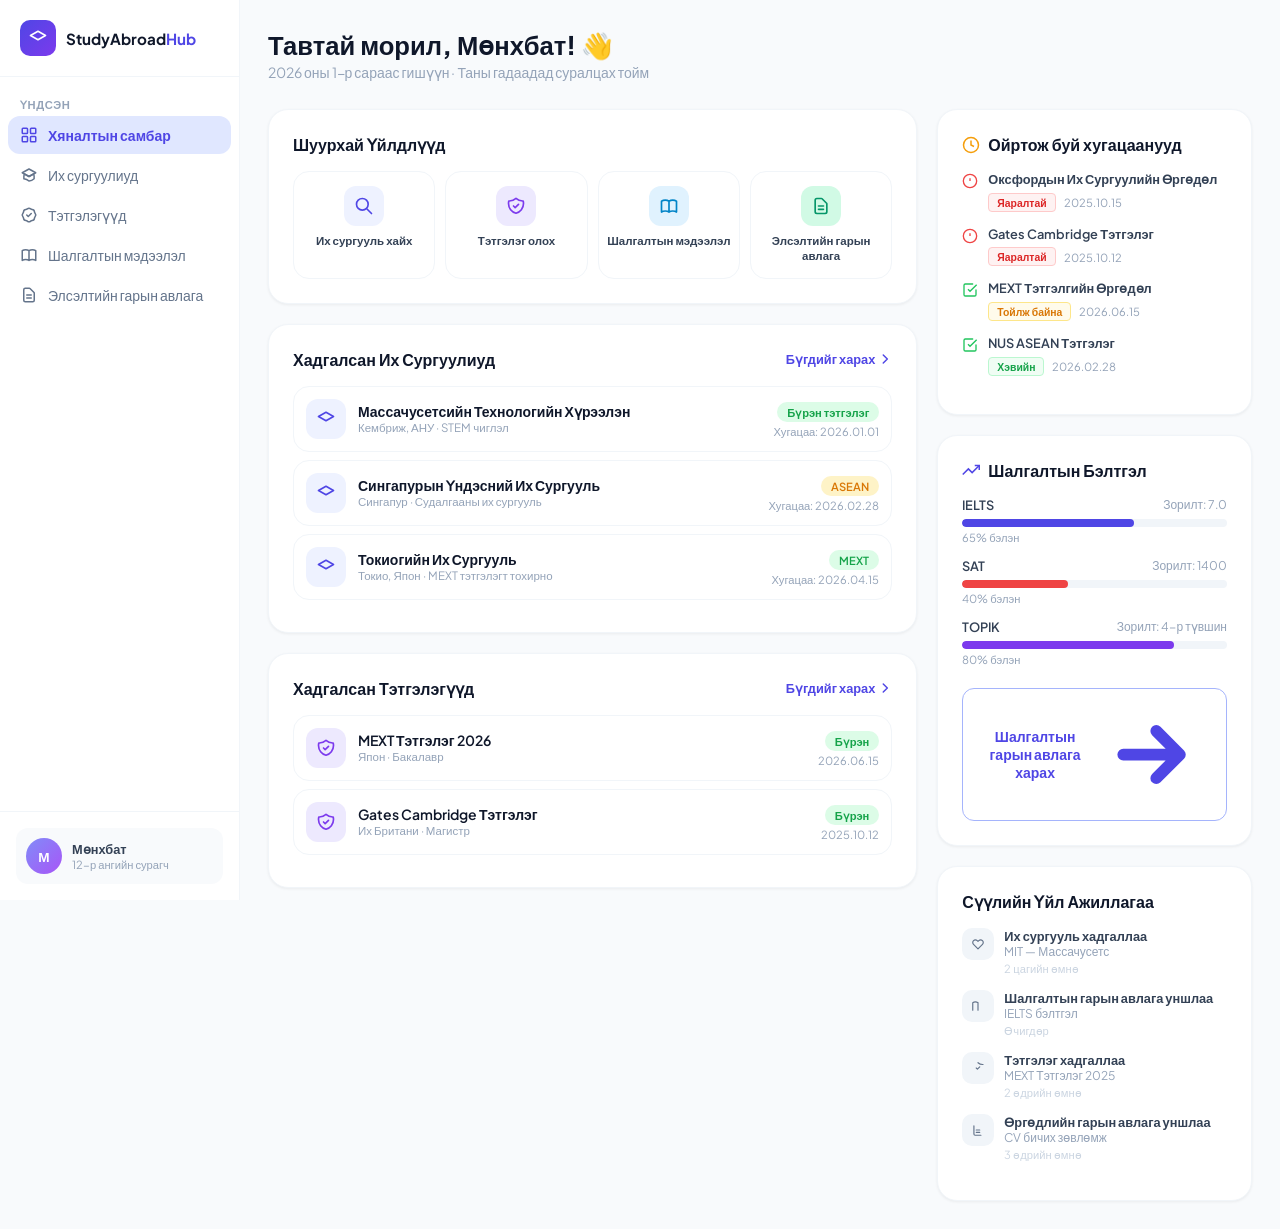
==== dashboard.html @ 7b558745 "Add files via upload" ====
<!DOCTYPE html>
<html lang="mn">
<head>
  <meta charset="UTF-8" />
  <meta name="viewport" content="width=device-width, initial-scale=1.0" />
  <title>Хяналтын самбар — StudyAbroadHub</title>
  <link rel="preconnect" href="https://fonts.googleapis.com" />
  <link href="https://fonts.googleapis.com/css2?family=Plus+Jakarta+Sans:wght@400;500;600;700;800&display=swap" rel="stylesheet" />
  <link rel="stylesheet" href="dashboard.css" />
</head>
<body>
<div class="app-layout">

  <!-- ХАЖУУГИЙН САМБАР -->
  <aside class="sidebar">
    <div class="sidebar-logo">
      <a href="index.html">
        <div class="sidebar-logo-icon">
          <svg fill="none" viewBox="0 0 24 24" stroke="currentColor" stroke-width="2">
            <path stroke-linecap="round" stroke-linejoin="round" d="M12 14l9-5-9-5-9 5 9 5z"/>
          </svg>
        </div>
        <span class="sidebar-logo-text">StudyAbroad<span>Hub</span></span>
      </a>
    </div>

    <nav class="sidebar-nav" aria-label="Үндсэн навигаци">
      <div class="nav-label">Үндсэн</div>

      <button class="nav-item active" onclick="showPage('dashboard')">
        <svg fill="none" viewBox="0 0 24 24" stroke="currentColor" stroke-width="2">
          <rect x="3" y="3" width="7" height="7" rx="1"/>
          <rect x="14" y="3" width="7" height="7" rx="1"/>
          <rect x="3" y="14" width="7" height="7" rx="1"/>
          <rect x="14" y="14" width="7" height="7" rx="1"/>
        </svg>
        Хяналтын самбар
      </button>

      <button class="nav-item" onclick="showPage('universities')">
        <svg fill="none" viewBox="0 0 24 24" stroke="currentColor" stroke-width="2">
          <path stroke-linecap="round" stroke-linejoin="round" d="M12 14l9-5-9-5-9 5 9 5z"/>
          <path stroke-linecap="round" stroke-linejoin="round" d="M12 14l6.16-3.422a12.083 12.083 0 01.665 6.479A11.952 11.952 0 0112 20.055a11.952 11.952 0 00-6.824-2.998 12.078 12.078 0 01.665-6.479L12 14z"/>
        </svg>
        Их сургуулиуд
      </button>

      <button class="nav-item" onclick="showPage('scholarships')">
        <svg fill="none" viewBox="0 0 24 24" stroke="currentColor" stroke-width="2">
          <path stroke-linecap="round" stroke-linejoin="round" d="M9 12l2 2 4-4M7.835 4.697a3.42 3.42 0 001.946-.806 3.42 3.42 0 014.438 0 3.42 3.42 0 001.946.806 3.42 3.42 0 013.138 3.138 3.42 3.42 0 00.806 1.946 3.42 3.42 0 010 4.438 3.42 3.42 0 00-.806 1.946 3.42 3.42 0 01-3.138 3.138 3.42 3.42 0 00-1.946.806 3.42 3.42 0 01-4.438 0 3.42 3.42 0 00-1.946-.806 3.42 3.42 0 01-3.138-3.138 3.42 3.42 0 00-.806-1.946 3.42 3.42 0 010-4.438 3.42 3.42 0 00.806-1.946 3.42 3.42 0 013.138-3.138z"/>
        </svg>
        Тэтгэлэгүүд
      </button>

      <button class="nav-item" onclick="showPage('exams')">
        <svg fill="none" viewBox="0 0 24 24" stroke="currentColor" stroke-width="2">
          <path stroke-linecap="round" stroke-linejoin="round" d="M12 6.253v13m0-13C10.832 5.477 9.246 5 7.5 5S4.168 5.477 3 6.253v13C4.168 18.477 5.754 18 7.5 18s3.332.477 4.5 1.253m0-13C13.168 5.477 14.754 5 16.5 5c1.747 0 3.332.477 4.5 1.253v13C19.832 18.477 18.247 18 16.5 18c-1.746 0-3.332.477-4.5 1.253"/>
        </svg>
        Шалгалтын мэдээлэл
      </button>

      <button class="nav-item" onclick="showPage('guide')">
        <svg fill="none" viewBox="0 0 24 24" stroke="currentColor" stroke-width="2">
          <path stroke-linecap="round" stroke-linejoin="round" d="M9 12h6m-6 4h6m2 5H7a2 2 0 01-2-2V5a2 2 0 012-2h5.586a1 1 0 01.707.293l5.414 5.414a1 1 0 01.293.707V19a2 2 0 01-2 2z"/>
        </svg>
        Элсэлтийн гарын авлага
      </button>
    </nav>

    <div class="sidebar-footer">
      <div class="user-chip">
        <div class="user-avatar">М</div>
        <div>
          <div class="user-name">Мөнхбат</div>
          <div class="user-role">12-р ангийн сурагч</div>
        </div>
      </div>
    </div>
  </aside>

  <!-- ҮНДСЭН АГУУЛГА -->
  <main class="main">

    <!-- ХЯНАЛТЫН САМБАР -->
    <div class="page active" id="page-dashboard">
      <header class="page-header">
        <div>
          <h1 class="page-title">Тавтай морил, Мөнхбат! 👋</h1>
          <p class="page-sub">2026 оны 1-р сараас гишүүн · Таны гадаадад суралцах тойм</p>
        </div>
      </header>

      <div class="dash-grid">

        <!-- ҮНДСЭН БАГАНA -->
        <div class="dash-col-main">

          <!-- Шуурхай үйлдлүүд -->
          <div class="card">
            <div class="card-title">Шуурхай Үйлдлүүд</div>
            <div class="qa-grid">
              <button class="qa-item" onclick="showPage('universities')">
                <div class="qa-icon qi-indigo">
                  <svg fill="none" viewBox="0 0 24 24" stroke="currentColor" stroke-width="2">
                    <path stroke-linecap="round" stroke-linejoin="round" d="M21 21l-6-6m2-5a7 7 0 11-14 0 7 7 0 0114 0z"/>
                  </svg>
                </div>
                <span class="qa-label">Их сургууль хайх</span>
              </button>
              <button class="qa-item" onclick="showPage('scholarships')">
                <div class="qa-icon qi-purple">
                  <svg fill="none" viewBox="0 0 24 24" stroke="currentColor" stroke-width="2">
                    <path stroke-linecap="round" stroke-linejoin="round" d="M9 12l2 2 4-4m5.618-4.016A11.955 11.955 0 0112 2.944a11.955 11.955 0 01-8.618 3.04A12.02 12.02 0 003 9c0 5.591 3.824 10.29 9 11.622 5.176-1.332 9-6.03 9-11.622 0-1.042-.133-2.052-.382-3.016z"/>
                  </svg>
                </div>
                <span class="qa-label">Тэтгэлэг олох</span>
              </button>
              <button class="qa-item" onclick="showPage('exams')">
                <div class="qa-icon qi-sky">
                  <svg fill="none" viewBox="0 0 24 24" stroke="currentColor" stroke-width="2">
                    <path stroke-linecap="round" stroke-linejoin="round" d="M12 6.253v13m0-13C10.832 5.477 9.246 5 7.5 5S4.168 5.477 3 6.253v13C4.168 18.477 5.754 18 7.5 18s3.332.477 4.5 1.253m0-13C13.168 5.477 14.754 5 16.5 5c1.747 0 3.332.477 4.5 1.253v13C19.832 18.477 18.247 18 16.5 18c-1.746 0-3.332.477-4.5 1.253"/>
                  </svg>
                </div>
                <span class="qa-label">Шалгалтын мэдээлэл</span>
              </button>
              <button class="qa-item" onclick="showPage('guide')">
                <div class="qa-icon qi-emerald">
                  <svg fill="none" viewBox="0 0 24 24" stroke="currentColor" stroke-width="2">
                    <path stroke-linecap="round" stroke-linejoin="round" d="M9 12h6m-6 4h6m2 5H7a2 2 0 01-2-2V5a2 2 0 012-2h5.586a1 1 0 01.707.293l5.414 5.414a1 1 0 01.293.707V19a2 2 0 01-2 2z"/>
                  </svg>
                </div>
                <span class="qa-label">Элсэлтийн гарын авлага</span>
              </button>
            </div>
          </div>

          <!-- Хадгалсан их сургуулиуд -->
          <div class="card">
            <div class="card-title-row">
              <span class="card-title">Хадгалсан Их Сургуулиуд</span>
              <button class="card-link" onclick="showPage('universities')">
                Бүгдийг харах
                <svg fill="none" viewBox="0 0 24 24" stroke="currentColor" stroke-width="2.5">
                  <path stroke-linecap="round" stroke-linejoin="round" d="M9 5l7 7-7 7"/>
                </svg>
              </button>
            </div>

            <div class="saved-item">
              <div class="saved-icon si-indigo">
                <svg fill="none" viewBox="0 0 24 24" stroke="currentColor" stroke-width="2">
                  <path stroke-linecap="round" stroke-linejoin="round" d="M12 14l9-5-9-5-9 5 9 5z"/>
                </svg>
              </div>
              <div class="saved-info">
                <div class="saved-name">Массачусетсийн Технологийн Хүрээлэн</div>
                <div class="saved-meta">Кембриж, АНУ · STEM чиглэл</div>
              </div>
              <div class="saved-actions">
                <span class="badge badge-green">Бүрэн тэтгэлэг</span>
                <div class="saved-due">Хугацаа: 2026.01.01</div>
              </div>
            </div>

            <div class="saved-item">
              <div class="saved-icon si-indigo">
                <svg fill="none" viewBox="0 0 24 24" stroke="currentColor" stroke-width="2">
                  <path stroke-linecap="round" stroke-linejoin="round" d="M12 14l9-5-9-5-9 5 9 5z"/>
                </svg>
              </div>
              <div class="saved-info">
                <div class="saved-name">Сингапурын Үндэсний Их Сургууль</div>
                <div class="saved-meta">Сингапур · Судалгааны их сургууль</div>
              </div>
              <div class="saved-actions">
                <span class="badge badge-amber">ASEAN</span>
                <div class="saved-due">Хугацаа: 2026.02.28</div>
              </div>
            </div>

            <div class="saved-item">
              <div class="saved-icon si-indigo">
                <svg fill="none" viewBox="0 0 24 24" stroke="currentColor" stroke-width="2">
                  <path stroke-linecap="round" stroke-linejoin="round" d="M12 14l9-5-9-5-9 5 9 5z"/>
                </svg>
              </div>
              <div class="saved-info">
                <div class="saved-name">Токиогийн Их Сургууль</div>
                <div class="saved-meta">Токио, Япон · MEXT тэтгэлэгт тохирно</div>
              </div>
              <div class="saved-actions">
                <span class="badge badge-green">MEXT</span>
                <div class="saved-due">Хугацаа: 2026.04.15</div>
              </div>
            </div>
          </div>

          <!-- Хадгалсан тэтгэлэгүүд -->
          <div class="card">
            <div class="card-title-row">
              <span class="card-title">Хадгалсан Тэтгэлэгүүд</span>
              <button class="card-link" onclick="showPage('scholarships')">
                Бүгдийг харах
                <svg fill="none" viewBox="0 0 24 24" stroke="currentColor" stroke-width="2.5">
                  <path stroke-linecap="round" stroke-linejoin="round" d="M9 5l7 7-7 7"/>
                </svg>
              </button>
            </div>

            <div class="saved-item">
              <div class="saved-icon si-purple">
                <svg fill="none" viewBox="0 0 24 24" stroke="currentColor" stroke-width="2">
                  <path stroke-linecap="round" stroke-linejoin="round" d="M9 12l2 2 4-4m5.618-4.016A11.955 11.955 0 0112 2.944a11.955 11.955 0 01-8.618 3.04A12.02 12.02 0 003 9c0 5.591 3.824 10.29 9 11.622 5.176-1.332 9-6.03 9-11.622 0-1.042-.133-2.052-.382-3.016z"/>
                </svg>
              </div>
              <div class="saved-info">
                <div class="saved-name">MEXT Тэтгэлэг 2026</div>
                <div class="saved-meta">Япон · Бакалавр</div>
              </div>
              <div class="saved-actions">
                <span class="badge badge-green">Бүрэн</span>
                <div class="saved-due">2026.06.15</div>
              </div>
            </div>

            <div class="saved-item">
              <div class="saved-icon si-purple">
                <svg fill="none" viewBox="0 0 24 24" stroke="currentColor" stroke-width="2">
                  <path stroke-linecap="round" stroke-linejoin="round" d="M9 12l2 2 4-4m5.618-4.016A11.955 11.955 0 0112 2.944a11.955 11.955 0 01-8.618 3.04A12.02 12.02 0 003 9c0 5.591 3.824 10.29 9 11.622 5.176-1.332 9-6.03 9-11.622 0-1.042-.133-2.052-.382-3.016z"/>
                </svg>
              </div>
              <div class="saved-info">
                <div class="saved-name">Gates Cambridge Тэтгэлэг</div>
                <div class="saved-meta">Их Британи · Магистр</div>
              </div>
              <div class="saved-actions">
                <span class="badge badge-green">Бүрэн</span>
                <div class="saved-due">2025.10.12</div>
              </div>
            </div>
          </div>
        </div>

        <!-- ХАЖУУГИЙН БАГАНА -->
        <div class="dash-col-side">

          <!-- Дуусах хугацаанууд -->
          <div class="card">
            <div class="card-title-icon icon-amber">
              <svg fill="none" viewBox="0 0 24 24" stroke="currentColor" stroke-width="2">
                <circle cx="12" cy="12" r="10"/>
                <polyline points="12 6 12 12 16 14"/>
              </svg>
              Ойртож буй хугацаанууд
            </div>

            <div class="deadline-item">
              <div class="dl-icon urgent">
                <svg fill="none" viewBox="0 0 24 24" stroke="currentColor" stroke-width="2">
                  <circle cx="12" cy="12" r="10"/>
                  <line x1="12" y1="8" x2="12" y2="12"/>
                  <line x1="12" y1="16" x2="12.01" y2="16"/>
                </svg>
              </div>
              <div>
                <div class="dl-name">Оксфордын Их Сургуулийн Өргөдөл</div>
                <div class="dl-meta">
                  <span class="dl-badge urgent">Яаралтай</span>
                  <span class="dl-date">2025.10.15</span>
                </div>
              </div>
            </div>

            <div class="deadline-item">
              <div class="dl-icon urgent">
                <svg fill="none" viewBox="0 0 24 24" stroke="currentColor" stroke-width="2">
                  <circle cx="12" cy="12" r="10"/>
                  <line x1="12" y1="8" x2="12" y2="12"/>
                  <line x1="12" y1="16" x2="12.01" y2="16"/>
                </svg>
              </div>
              <div>
                <div class="dl-name">Gates Cambridge Тэтгэлэг</div>
                <div class="dl-meta">
                  <span class="dl-badge urgent">Яаралтай</span>
                  <span class="dl-date">2025.10.12</span>
                </div>
              </div>
            </div>

            <div class="deadline-item">
              <div class="dl-icon safe">
                <svg fill="none" viewBox="0 0 24 24" stroke="currentColor" stroke-width="2">
                  <polyline points="9 11 12 14 22 4"/>
                  <path stroke-linecap="round" stroke-linejoin="round" d="M21 12v7a2 2 0 01-2 2H5a2 2 0 01-2-2V5a2 2 0 012-2h11"/>
                </svg>
              </div>
              <div>
                <div class="dl-name">MEXT Тэтгэлгийн Өргөдөл</div>
                <div class="dl-meta">
                  <span class="dl-badge upcoming">Тойлж байна</span>
                  <span class="dl-date">2026.06.15</span>
                </div>
              </div>
            </div>

            <div class="deadline-item">
              <div class="dl-icon safe">
                <svg fill="none" viewBox="0 0 24 24" stroke="currentColor" stroke-width="2">
                  <polyline points="9 11 12 14 22 4"/>
                  <path stroke-linecap="round" stroke-linejoin="round" d="M21 12v7a2 2 0 01-2 2H5a2 2 0 01-2-2V5a2 2 0 012-2h11"/>
                </svg>
              </div>
              <div>
                <div class="dl-name">NUS ASEAN Тэтгэлэг</div>
                <div class="dl-meta">
                  <span class="dl-badge safe">Хэвийн</span>
                  <span class="dl-date">2026.02.28</span>
                </div>
              </div>
            </div>
          </div>

          <!-- Шалгалтын бэлтгэл -->
          <div class="card">
            <div class="card-title-icon icon-indigo">
              <svg fill="none" viewBox="0 0 24 24" stroke="currentColor" stroke-width="2">
                <polyline points="23 6 13.5 15.5 8.5 10.5 1 18"/>
                <polyline points="17 6 23 6 23 12"/>
              </svg>
              Шалгалтын Бэлтгэл
            </div>

            <div class="prog-item">
              <div class="prog-header">
                <span class="prog-name">IELTS</span>
                <span class="prog-target">Зорилт: 7.0</span>
              </div>
              <div class="prog-bar">
                <div class="prog-fill fill-indigo"></div>
              </div>
              <div class="prog-note">65% бэлэн</div>
            </div>

            <div class="prog-item">
              <div class="prog-header">
                <span class="prog-name">SAT</span>
                <span class="prog-target">Зорилт: 1400</span>
              </div>
              <div class="prog-bar">
                <div class="prog-fill fill-red"></div>
              </div>
              <div class="prog-note">40% бэлэн</div>
            </div>

            <div class="prog-item">
              <div class="prog-header">
                <span class="prog-name">TOPIK</span>
                <span class="prog-target">Зорилт: 4-р түвшин</span>
              </div>
              <div class="prog-bar">
                <div class="prog-fill fill-purple"></div>
              </div>
              <div class="prog-note">80% бэлэн</div>
            </div>

            <button class="btn btn-outline btn-block" onclick="showPage('exams')">
              Шалгалтын гарын авлага харах
              <svg fill="none" viewBox="0 0 24 24" stroke="currentColor" stroke-width="2.5">
                <path stroke-linecap="round" stroke-linejoin="round" d="M13 7l5 5m0 0l-5 5m5-5H6"/>
              </svg>
            </button>
          </div>

          <!-- Сүүлийн үйл ажиллагаа -->
          <div class="card">
            <div class="card-title">Сүүлийн Үйл Ажиллагаа</div>

            <div class="activity-item">
              <div class="act-icon">
                <svg fill="none" viewBox="0 0 24 24" stroke="currentColor" stroke-width="2">
                  <path stroke-linecap="round" stroke-linejoin="round" d="M4.318 6.318a4.5 4.5 0 000 6.364L12 20.364l7.682-7.682a4.5 4.5 0 00-6.364-6.364L12 7.636l-1.318-1.318a4.5 4.5 0 00-6.364 0z"/>
                </svg>
              </div>
              <div>
                <div class="act-action">Их сургууль хадгаллаа</div>
                <div class="act-detail">MIT — Массачусетс</div>
                <div class="act-time">2 цагийн өмнө</div>
              </div>
            </div>

            <div class="activity-item">
              <div class="act-icon">
                <svg fill="none" viewBox="0 0 24 24" stroke="currentColor" stroke-width="2">
                  <path stroke-linecap="round" stroke-linejoin="round" d="M12 6.253v13m0-13C10.832 5.477 9.246 5 7.5 5S4.168 5.477 3 6.253v13"/>
                </svg>
              </div>
              <div>
                <div class="act-action">Шалгалтын гарын авлага уншлаа</div>
                <div class="act-detail">IELTS бэлтгэл</div>
                <div class="act-time">Өчигдөр</div>
              </div>
            </div>

            <div class="activity-item">
              <div class="act-icon">
                <svg fill="none" viewBox="0 0 24 24" stroke="currentColor" stroke-width="2">
                  <path stroke-linecap="round" stroke-linejoin="round" d="M9 12l2 2 4-4m5.618-4.016A11.955 11.955 0 0112 2.944"/>
                </svg>
              </div>
              <div>
                <div class="act-action">Тэтгэлэг хадгаллаа</div>
                <div class="act-detail">MEXT Тэтгэлэг 2025</div>
                <div class="act-time">2 өдрийн өмнө</div>
              </div>
            </div>

            <div class="activity-item">
              <div class="act-icon">
                <svg fill="none" viewBox="0 0 24 24" stroke="currentColor" stroke-width="2">
                  <path stroke-linecap="round" stroke-linejoin="round" d="M9 12h6m-6 4h6m2 5H7a2 2 0 01-2-2V5"/>
                </svg>
              </div>
              <div>
                <div class="act-action">Өргөдлийн гарын авлага уншлаа</div>
                <div class="act-detail">CV бичих зөвлөмж</div>
                <div class="act-time">3 өдрийн өмнө</div>
              </div>
            </div>
          </div>

        </div>
      </div>
    </div>

    <!-- ИХ СУРГУУЛИУД -->
    <div class="page" id="page-universities">
      <header class="page-header">
        <div>
          <h1 class="page-title">Их Сургуулийн Хайлт 🎓</h1>
          <p class="page-sub">Дэлхий даяар 500 гаруй их сургуулиас хайх</p>
        </div>
      </header>
      <div class="card placeholder-card">
        <div class="placeholder-emoji">🏫</div>
        <h2 class="placeholder-title">Их Сургуулийн Хайлт</h2>
        <p class="placeholder-desc">Энэ хэсэгт шүүлтүүртэй бүрэн их сургуулийн хайлт байрлана.</p>
      </div>
    </div>

    <!-- ТЭТГЭЛЭГҮҮД -->
    <div class="page" id="page-scholarships">
      <header class="page-header">
        <div>
          <h1 class="page-title">Тэтгэлэг Хайгч 🏆</h1>
          <p class="page-sub">200 гаруй тэтгэлгийг нээгээрэй</p>
        </div>
      </header>
      <div class="card placeholder-card">
        <div class="placeholder-emoji">🎖️</div>
        <h2 class="placeholder-title">Тэтгэлэг Хайгч</h2>
        <p class="placeholder-desc">Улс орон, санхүүжилтийн төрлөөр тэтгэлгүүдийг шүүж харах боломжтой.</p>
      </div>
    </div>

    <!-- ШАЛГАЛТУУД -->
    <div class="page" id="page-exams">
      <header class="page-header">
        <div>
          <h1 class="page-title">Шалгалтын Мэдээлэл 📚</h1>
          <p class="page-sub">IELTS, TOEFL, SAT, HSK, TOPIK гарын авлага</p>
        </div>
      </header>
      <div class="card placeholder-card">
        <div class="placeholder-emoji">📖</div>
        <h2 class="placeholder-title">Шалгалтын Гарын Авлага</h2>
        <p class="placeholder-desc">Олон улсын бүх шалгалтад зориулсан иж бүрэн бэлтгэлийн гарын авлага.</p>
      </div>
    </div>

    <!-- ЭЛСЭЛТИЙН ГАРЫН АВЛАГА -->
    <div class="page" id="page-guide">
      <header class="page-header">
        <div>
          <h1 class="page-title">Элсэлтийн Гарын Авлага 📝</h1>
          <p class="page-sub">CV, урамшуулах захидал, зөвлөмжийн захидал</p>
        </div>
      </header>
      <div class="card placeholder-card">
        <div class="placeholder-emoji">📋</div>
        <h2 class="placeholder-title">Элсэлтийн Баримт Бичгүүд</h2>
        <p class="placeholder-desc">Шаардагдах бүх баримт бичгийн алхам алхмаар гарын авлага болон загварууд.</p>
      </div>
    </div>

  </main>
</div>

<script>
  function showPage(id) {
    document.querySelectorAll('.page').forEach(p => p.classList.remove('active'));
    document.querySelectorAll('.nav-item').forEach(n => n.classList.remove('active'));
    document.getElementById('page-' + id).classList.add('active');
    document.querySelectorAll('.nav-item').forEach(n => {
      if (n.getAttribute('onclick') && n.getAttribute('onclick').includes("'" + id + "'")) {
        n.classList.add('active');
      }
    });
    window.scrollTo(0, 0);
  }
</script>

</body>
</html>
---- dashboard.css ----
/* ── RESET & ROOT ── */
*, *::before, *::after {
  box-sizing: border-box;
  margin: 0;
  padding: 0;
}

:root {
  --indigo:       #4f46e5;
  --indigo-dark:  #4338ca;
  --indigo-light: #e0e7ff;
  --purple:       #7c3aed;
  --purple-light: #ede9fe;
  --slate-900:    #0f172a;
  --slate-700:    #334155;
  --slate-600:    #475569;
  --slate-500:    #64748b;
  --slate-400:    #94a3b8;
  --slate-300:    #cbd5e1;
  --slate-200:    #e2e8f0;
  --slate-100:    #f1f5f9;
  --slate-50:     #f8fafc;
  --white:        #ffffff;
  --green:        #16a34a;
  --amber:        #d97706;
  --sky:          #0284c7;
  --emerald:      #059669;
  --red:          #dc2626;
  --font:         'Plus Jakarta Sans', sans-serif;
  --radius:       12px;
  --radius-lg:    16px;
  --radius-xl:    20px;
  --shadow-sm:    0 1px 3px rgba(0,0,0,.06);
  --shadow:       0 4px 16px rgba(0,0,0,.08);
}

body {
  font-family: var(--font);
  color: var(--slate-700);
  background: var(--slate-50);
}

/* ── APP LAYOUT ── */
.app-layout {
  display: flex;
  min-height: 100vh;
}

/* ── SIDEBAR ── */
.sidebar {
  width: 240px;
  background: #fff;
  border-right: 1px solid var(--slate-100);
  display: flex;
  flex-direction: column;
  position: fixed;
  top: 0; left: 0; bottom: 0;
  z-index: 50;
}

.sidebar-logo {
  padding: 20px;
  border-bottom: 1px solid var(--slate-100);
}

.sidebar-logo a {
  display: flex;
  align-items: center;
  gap: 10px;
  text-decoration: none;
}

.sidebar-logo-icon {
  width: 36px; height: 36px;
  border-radius: 10px;
  background: linear-gradient(135deg, var(--indigo), var(--purple));
  display: flex;
  align-items: center;
  justify-content: center;
}

.sidebar-logo-icon svg {
  width: 20px; height: 20px;
  color: #fff;
}

.sidebar-logo-text {
  font-weight: 700;
  color: var(--slate-900);
  font-size: .95rem;
}

.sidebar-logo-text span { color: var(--indigo); }

/* ── SIDEBAR NAV ── */
.sidebar-nav {
  flex: 1;
  padding: 12px 8px;
  overflow-y: auto;
}

.nav-label {
  font-size: .7rem;
  font-weight: 700;
  color: var(--slate-400);
  text-transform: uppercase;
  letter-spacing: .05em;
  padding: 8px 12px 4px;
}

.nav-item {
  display: flex;
  align-items: center;
  gap: 10px;
  padding: 10px 12px;
  border-radius: var(--radius);
  text-decoration: none;
  color: var(--slate-500);
  font-size: .875rem;
  font-weight: 500;
  margin-bottom: 2px;
  transition: all .2s;
  cursor: pointer;
  border: none;
  background: none;
  width: 100%;
  font-family: var(--font);
}

.nav-item svg {
  width: 18px; height: 18px;
  flex-shrink: 0;
}

.nav-item:hover {
  background: var(--slate-50);
  color: var(--slate-700);
}

.nav-item.active {
  background: var(--indigo-light);
  color: var(--indigo);
  font-weight: 600;
}

/* ── SIDEBAR FOOTER ── */
.sidebar-footer {
  padding: 16px;
  border-top: 1px solid var(--slate-100);
}

.user-chip {
  display: flex;
  align-items: center;
  gap: 10px;
  padding: 10px;
  border-radius: var(--radius);
  background: var(--slate-50);
}

.user-avatar {
  width: 36px; height: 36px;
  border-radius: 50%;
  background: linear-gradient(135deg, #818cf8, #a855f7);
  display: flex;
  align-items: center;
  justify-content: center;
  font-weight: 700;
  color: #fff;
  font-size: .85rem;
  flex-shrink: 0;
}

.user-name {
  font-size: .8rem;
  font-weight: 600;
  color: var(--slate-700);
}

.user-role {
  font-size: .7rem;
  color: var(--slate-400);
}

/* ── MAIN CONTENT ── */
.main {
  margin-left: 240px;
  padding: 28px;
  flex: 1;
  max-width: calc(100% - 240px);
}

/* ── PAGE VISIBILITY ── */
.page        { display: none; }
.page.active { display: block; }

/* ── PAGE HEADER ── */
.page-header {
  display: flex;
  align-items: flex-start;
  justify-content: space-between;
  margin-bottom: 28px;
}

.page-title {
  font-size: 1.6rem;
  font-weight: 800;
  color: var(--slate-900);
  margin-bottom: 2px;
}

.page-sub {
  font-size: .875rem;
  color: var(--slate-400);
}

/* ── BUTTONS ── */
.btn {
  display: inline-flex;
  align-items: center;
  gap: 6px;
  padding: 9px 18px;
  border-radius: var(--radius);
  font-family: var(--font);
  font-size: .875rem;
  font-weight: 600;
  cursor: pointer;
  border: none;
  text-decoration: none;
  transition: all .2s;
}

.btn-indigo { background: var(--indigo); color: #fff; }
.btn-indigo:hover { background: var(--indigo-dark); }

.btn-outline {
  background: #fff;
  color: var(--indigo);
  border: 1px solid #a5b4fc;
}

.btn-outline:hover { background: var(--indigo-light); }

.btn-block {
  width: 100%;
  justify-content: center;
  margin-top: 8px;
}

/* ── CARDS ── */
.card {
  background: #fff;
  border-radius: var(--radius-xl);
  border: 1px solid var(--slate-100);
  box-shadow: var(--shadow-sm);
  padding: 24px;
}

.card-title {
  font-size: 1rem;
  font-weight: 700;
  color: var(--slate-900);
  margin-bottom: 16px;
}

.card-title-row {
  display: flex;
  align-items: center;
  justify-content: space-between;
  margin-bottom: 16px;
}

.card-title-row .card-title { margin-bottom: 0; }

.card-link {
  font-size: .8rem;
  font-weight: 600;
  color: var(--indigo);
  text-decoration: none;
  display: flex;
  align-items: center;
  gap: 3px;
  background: none;
  border: none;
  cursor: pointer;
  font-family: var(--font);
}

.card-link svg { width: 14px; height: 14px; }
.card-link:hover { color: var(--indigo-dark); }

/* card-title with inline icon */
.card-title-icon {
  display: flex;
  align-items: center;
  gap: 8px;
  font-size: 1rem;
  font-weight: 700;
  color: var(--slate-900);
  margin-bottom: 16px;
}

.card-title-icon svg { width: 18px; height: 18px; }
.card-title-icon.icon-amber svg { color: #f59e0b; }
.card-title-icon.icon-indigo svg { color: var(--indigo); }

/* ── DASHBOARD GRID ── */
.dash-grid {
  display: grid;
  grid-template-columns: 1fr 1fr 1fr;
  gap: 20px;
}

.dash-col-main {
  grid-column: span 2;
  display: flex;
  flex-direction: column;
  gap: 20px;
}

.dash-col-side {
  display: flex;
  flex-direction: column;
  gap: 20px;
}

/* ── QUICK ACTIONS ── */
.qa-grid {
  display: grid;
  grid-template-columns: repeat(4, 1fr);
  gap: 10px;
}

.qa-item {
  display: flex;
  flex-direction: column;
  align-items: center;
  gap: 8px;
  padding: 14px 8px;
  border: 1px solid var(--slate-100);
  border-radius: var(--radius-lg);
  text-decoration: none;
  transition: all .2s;
  text-align: center;
  cursor: pointer;
  background: none;
  font-family: var(--font);
}

.qa-item:hover {
  border-color: #a5b4fc;
  box-shadow: var(--shadow-sm);
}

.qa-icon {
  width: 40px; height: 40px;
  border-radius: 12px;
  display: flex;
  align-items: center;
  justify-content: center;
}

.qa-icon svg { width: 20px; height: 20px; }

.qa-label {
  font-size: .72rem;
  font-weight: 600;
  color: var(--slate-700);
  line-height: 1.3;
}

.qi-indigo            { background: #eef2ff; }
.qi-indigo svg        { color: var(--indigo); }
.qi-purple            { background: var(--purple-light); }
.qi-purple svg        { color: var(--purple); }
.qi-sky               { background: #e0f2fe; }
.qi-sky svg           { color: var(--sky); }
.qi-emerald           { background: #d1fae5; }
.qi-emerald svg       { color: var(--emerald); }

/* ── SAVED ITEMS ── */
.saved-item {
  display: flex;
  align-items: center;
  gap: 12px;
  padding: 12px;
  border: 1px solid var(--slate-100);
  border-radius: var(--radius-lg);
  margin-bottom: 8px;
  transition: border-color .2s;
}

.saved-item:hover { border-color: #a5b4fc; }

.saved-icon {
  width: 40px; height: 40px;
  border-radius: 12px;
  display: flex;
  align-items: center;
  justify-content: center;
  flex-shrink: 0;
}

.saved-icon svg { width: 20px; height: 20px; }

.si-indigo            { background: #eef2ff; }
.si-indigo svg        { color: var(--indigo); }
.si-purple            { background: var(--purple-light); }
.si-purple svg        { color: var(--purple); }

.saved-info {
  flex: 1;
  min-width: 0;
}

.saved-name {
  font-size: .875rem;
  font-weight: 600;
  color: var(--slate-900);
  white-space: nowrap;
  overflow: hidden;
  text-overflow: ellipsis;
}

.saved-meta {
  font-size: .72rem;
  color: var(--slate-400);
}

.saved-actions { text-align: right; }

.saved-due {
  font-size: .7rem;
  color: var(--slate-400);
  margin-top: 3px;
}

/* ── BADGES ── */
.badge {
  padding: 3px 10px;
  border-radius: 999px;
  font-size: .7rem;
  font-weight: 600;
}

.badge-green { background: #dcfce7; color: var(--green); }
.badge-amber { background: #fef3c7; color: var(--amber); }

/* ── DEADLINES ── */
.deadline-item {
  display: flex;
  align-items: flex-start;
  gap: 10px;
  margin-bottom: 14px;
}

.dl-icon { flex-shrink: 0; margin-top: 1px; }
.dl-icon svg { width: 16px; height: 16px; }
.dl-icon.urgent svg { color: #ef4444; }
.dl-icon.safe   svg { color: #22c55e; }

.dl-name {
  font-size: .8rem;
  font-weight: 600;
  color: var(--slate-700);
  line-height: 1.3;
  margin-bottom: 5px;
}

.dl-meta {
  display: flex;
  align-items: center;
  gap: 8px;
}

.dl-badge {
  padding: 2px 8px;
  border-radius: 4px;
  border: 1px solid;
  font-size: .65rem;
  font-weight: 600;
}

.dl-badge.urgent  { background: #fef2f2; border-color: #fecaca; color: #dc2626; }
.dl-badge.upcoming{ background: #fffbeb; border-color: #fde68a; color: #d97706; }
.dl-badge.safe    { background: #f0fdf4; border-color: #bbf7d0; color: #16a34a; }

.dl-date {
  font-size: .7rem;
  color: var(--slate-400);
}

/* ── PROGRESS BARS ── */
.prog-item { margin-bottom: 14px; }

.prog-header {
  display: flex;
  justify-content: space-between;
  margin-bottom: 6px;
}

.prog-name {
  font-size: .8rem;
  font-weight: 600;
  color: var(--slate-700);
}

.prog-target {
  font-size: .75rem;
  color: var(--slate-400);
}

.prog-bar {
  height: 8px;
  background: var(--slate-100);
  border-radius: 999px;
  overflow: hidden;
}

.prog-fill {
  height: 100%;
  border-radius: 999px;
}

.prog-fill.fill-indigo  { width: 65%; background: #4f46e5; }
.prog-fill.fill-red     { width: 40%; background: #ef4444; }
.prog-fill.fill-purple  { width: 80%; background: #7c3aed; }

.prog-note {
  font-size: .7rem;
  color: var(--slate-400);
  margin-top: 3px;
}

/* ── ACTIVITY FEED ── */
.activity-item {
  display: flex;
  align-items: flex-start;
  gap: 10px;
  margin-bottom: 14px;
}

.act-icon {
  width: 32px; height: 32px;
  background: var(--slate-100);
  border-radius: 10px;
  display: flex;
  align-items: center;
  justify-content: center;
  flex-shrink: 0;
}

.act-icon svg { width: 14px; height: 14px; color: var(--slate-500); }

.act-action {
  font-size: .8rem;
  font-weight: 600;
  color: var(--slate-700);
}

.act-detail {
  font-size: .75rem;
  color: var(--slate-400);
}

.act-time {
  font-size: .7rem;
  color: var(--slate-300);
  margin-top: 2px;
}

/* ── PLACEHOLDER PAGES ── */
.placeholder-card {
  text-align: center;
  padding: 60px 24px;
}

.placeholder-emoji {
  font-size: 3rem;
  margin-bottom: 12px;
}

.placeholder-title {
  font-size: 1.2rem;
  font-weight: 700;
  color: var(--slate-900);
  margin-bottom: 8px;
}

.placeholder-desc {
  color: var(--slate-400);
  font-size: .875rem;
}

/* ── RESPONSIVE ── */
@media (max-width: 1024px) {
  .sidebar         { display: none; }
  .main            { margin-left: 0; max-width: 100%; }
  .dash-grid       { grid-template-columns: 1fr; }
  .dash-col-main   { grid-column: span 1; }
}

@media (max-width: 640px) {
  .qa-grid { grid-template-columns: repeat(2, 1fr); }
}
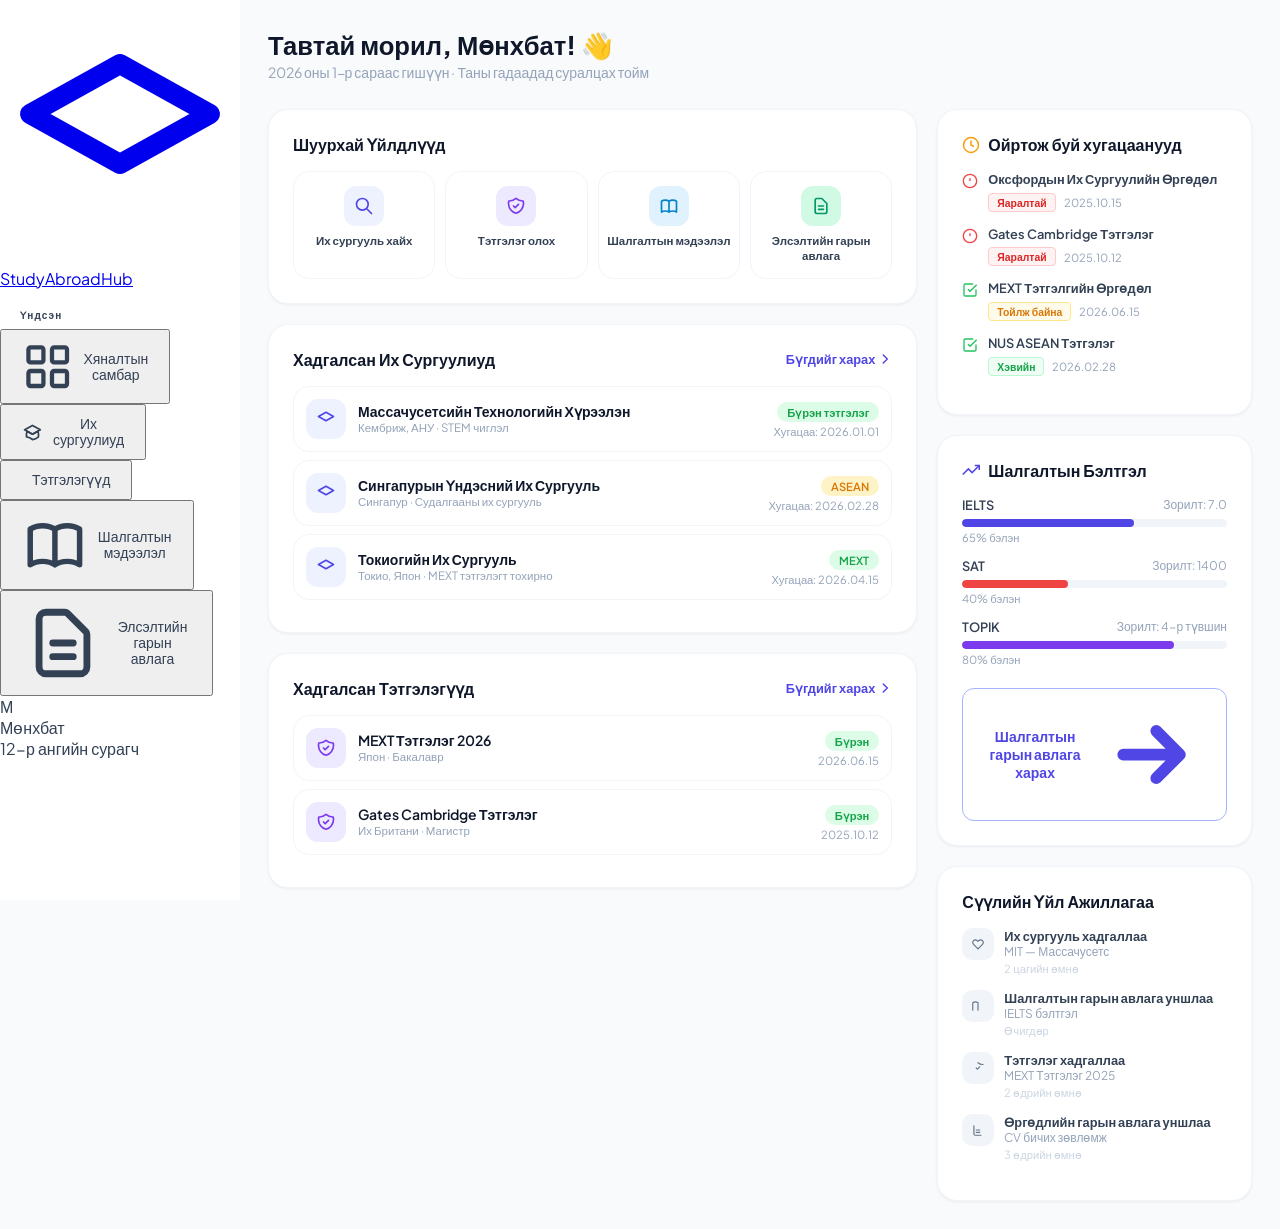
==== commit dc3a502e: "Merge conflicts resolved" ====
--- a/dashboard.html
+++ b/dashboard.html
@@ -6,7 +6,7 @@
   <title>Хяналтын самбар — StudyAbroadHub</title>
   <link rel="preconnect" href="https://fonts.googleapis.com" />
   <link href="https://fonts.googleapis.com/css2?family=Plus+Jakarta+Sans:wght@400;500;600;700;800&display=swap" rel="stylesheet" />
-  <link rel="stylesheet" href="dashboard.css" />
+  <link rel="stylesheet" href="dashboard.css", href="sidebar.css" />
 </head>
 <body>
 <div class="app-layout">
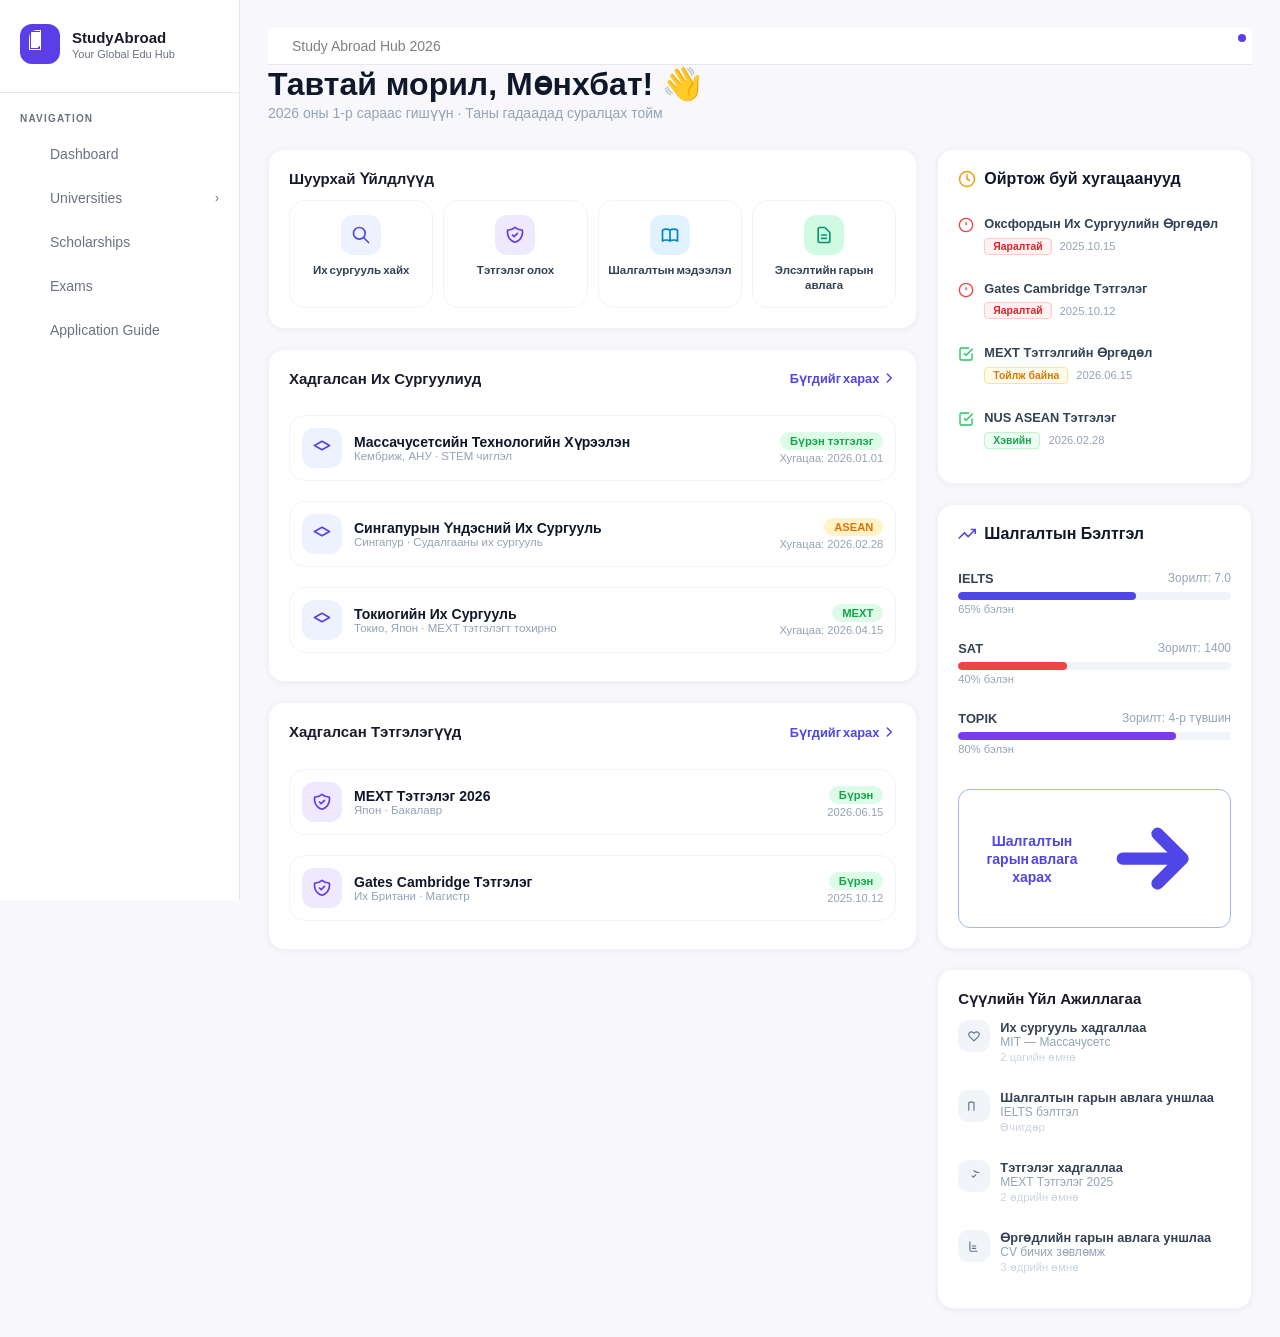
==== commit b0749dbe: "zassan" ====
--- a/dashboard.html
+++ b/dashboard.html
@@ -6,81 +6,57 @@
   <title>Хяналтын самбар — StudyAbroadHub</title>
   <link rel="preconnect" href="https://fonts.googleapis.com" />
   <link href="https://fonts.googleapis.com/css2?family=Plus+Jakarta+Sans:wght@400;500;600;700;800&display=swap" rel="stylesheet" />
-  <link rel="stylesheet" href="dashboard.css", href="sidebar.css" />
+  <link rel="stylesheet" href="dashboard.css",/>
+  <link rel="stylesheet" href="scholar.css",/>
 </head>
 <body>
 <div class="app-layout">
 
-  <!-- ХАЖУУГИЙН САМБАР -->
-  <aside class="sidebar">
-    <div class="sidebar-logo">
-      <a href="index.html">
-        <div class="sidebar-logo-icon">
-          <svg fill="none" viewBox="0 0 24 24" stroke="currentColor" stroke-width="2">
-            <path stroke-linecap="round" stroke-linejoin="round" d="M12 14l9-5-9-5-9 5 9 5z"/>
-          </svg>
-        </div>
-        <span class="sidebar-logo-text">StudyAbroad<span>Hub</span></span>
-      </a>
-    </div>
-
-    <nav class="sidebar-nav" aria-label="Үндсэн навигаци">
-      <div class="nav-label">Үндсэн</div>
-
-      <button class="nav-item active" onclick="showPage('dashboard')">
-        <svg fill="none" viewBox="0 0 24 24" stroke="currentColor" stroke-width="2">
-          <rect x="3" y="3" width="7" height="7" rx="1"/>
-          <rect x="14" y="3" width="7" height="7" rx="1"/>
-          <rect x="3" y="14" width="7" height="7" rx="1"/>
-          <rect x="14" y="14" width="7" height="7" rx="1"/>
-        </svg>
-        Хяналтын самбар
-      </button>
-
-      <button class="nav-item" onclick="showPage('universities')">
-        <svg fill="none" viewBox="0 0 24 24" stroke="currentColor" stroke-width="2">
-          <path stroke-linecap="round" stroke-linejoin="round" d="M12 14l9-5-9-5-9 5 9 5z"/>
-          <path stroke-linecap="round" stroke-linejoin="round" d="M12 14l6.16-3.422a12.083 12.083 0 01.665 6.479A11.952 11.952 0 0112 20.055a11.952 11.952 0 00-6.824-2.998 12.078 12.078 0 01.665-6.479L12 14z"/>
-        </svg>
-        Их сургуулиуд
-      </button>
-
-      <button class="nav-item" onclick="showPage('scholarships')">
-        <svg fill="none" viewBox="0 0 24 24" stroke="currentColor" stroke-width="2">
-          <path stroke-linecap="round" stroke-linejoin="round" d="M9 12l2 2 4-4M7.835 4.697a3.42 3.42 0 001.946-.806 3.42 3.42 0 014.438 0 3.42 3.42 0 001.946.806 3.42 3.42 0 013.138 3.138 3.42 3.42 0 00.806 1.946 3.42 3.42 0 010 4.438 3.42 3.42 0 00-.806 1.946 3.42 3.42 0 01-3.138 3.138 3.42 3.42 0 00-1.946.806 3.42 3.42 0 01-4.438 0 3.42 3.42 0 00-1.946-.806 3.42 3.42 0 01-3.138-3.138 3.42 3.42 0 00-.806-1.946 3.42 3.42 0 010-4.438 3.42 3.42 0 00.806-1.946 3.42 3.42 0 013.138-3.138z"/>
-        </svg>
-        Тэтгэлэгүүд
-      </button>
-
-      <button class="nav-item" onclick="showPage('exams')">
-        <svg fill="none" viewBox="0 0 24 24" stroke="currentColor" stroke-width="2">
-          <path stroke-linecap="round" stroke-linejoin="round" d="M12 6.253v13m0-13C10.832 5.477 9.246 5 7.5 5S4.168 5.477 3 6.253v13C4.168 18.477 5.754 18 7.5 18s3.332.477 4.5 1.253m0-13C13.168 5.477 14.754 5 16.5 5c1.747 0 3.332.477 4.5 1.253v13C19.832 18.477 18.247 18 16.5 18c-1.746 0-3.332.477-4.5 1.253"/>
-        </svg>
-        Шалгалтын мэдээлэл
-      </button>
-
-      <button class="nav-item" onclick="showPage('guide')">
-        <svg fill="none" viewBox="0 0 24 24" stroke="currentColor" stroke-width="2">
-          <path stroke-linecap="round" stroke-linejoin="round" d="M9 12h6m-6 4h6m2 5H7a2 2 0 01-2-2V5a2 2 0 012-2h5.586a1 1 0 01.707.293l5.414 5.414a1 1 0 01.293.707V19a2 2 0 01-2 2z"/>
-        </svg>
-        Элсэлтийн гарын авлага
-      </button>
-    </nav>
-
-    <div class="sidebar-footer">
-      <div class="user-chip">
-        <div class="user-avatar">М</div>
-        <div>
-          <div class="user-name">Мөнхбат</div>
-          <div class="user-role">12-р ангийн сурагч</div>
-        </div>
-      </div>
-    </div>
-  </aside>
+<aside class="sidebar">
+  <label for="menu-toggle" class="sidebar-close">✕</label>
+  <div class="logo">
+    <div class="logo-icon">
+      <img src="https://image2url.com/r2/default/images/1773934477074-697d0b36-7fd9-46f7-80d6-bfc7dee5106f.png" />
+    </div>
+    <div class="logo-text">
+      <h2>StudyAbroad</h2>
+      <p>Your Global Edu Hub</p>
+    </div>
+  </div>
+  
+  <div class="nav-label">NAVIGATION</div>
+
+  <a href="dashboard.html" class="nav-item">
+    <span class="icon"><img src="https://cdn.phototourl.com/uploads/2026-03-19-946eb2dd-3b5f-48d6-80d0-7fa75c934061.png"/></span> Dashboard
+  </a>
+  <a href="uni.html" class="nav-item ">
+    <span class="icon"><img src="https://image2url.com/r2/default/images/1773934654644-c697cf14-d089-4158-8b1e-a81d02e3512b.png"/></span> Universities
+    <span class="arrow">›</span>
+  </a>
+  <a href="scholar.html" class="nav-item">
+    <span class="icon"><img src="https://cdn.phototourl.com/uploads/2026-03-19-e2ba4eb4-5953-46a4-8659-2ac3887cd3df.png"></span> Scholarships
+  </a>
+  <a href="#" class="nav-item">
+    <span class="icon"><img src="https://cdn.phototourl.com/uploads/2026-03-19-f01d02ea-68ce-41d6-9895-bf00d441df27.png"/></span> Exams
+  </a>
+  <a href="#" class="nav-item">
+    <span class="icon"><img src="https://cdn.phototourl.com/uploads/2026-03-19-e3bb6416-7202-4d9e-85d2-c9cf57c5ac3b.png"></span> Application Guide
+  </a>
+
+</aside>
 
   <!-- ҮНДСЭН АГУУЛГА -->
   <main class="main">
-
+  <!-- TOPBAR -->
+  <header class="topbar">
+    <div class="topbar-left">
+      <label for="menu-toggle" class="hamburger-btn">☰</label>
+      <img src="https://cdn.phototourl.com/uploads/2026-03-19-ade37faf-97c0-4cdf-a379-aedeae1b38e1.png" class="globe-icon"/> <span>Study Abroad Hub 2026</span>
+    </div>
+    <div class="topbar-right">
+      <div class="notif-btn"><img src="https://image2url.com/r2/default/images/1773934572626-a0776666-b2e6-40a3-b061-1989071133b1.png" width="16", height="16"/><span class="notif-dot"></span></div>
+    </div>
+  </header>
     <!-- ХЯНАЛТЫН САМБАР -->
     <div class="page active" id="page-dashboard">
       <header class="page-header">
--- a/dashboard.css
+++ b/dashboard.css
@@ -0,0 +1,569 @@
+/* ── RESET & ROOT ── */
+*, *::before, *::after {
+  box-sizing: border-box;
+  margin: 0;
+  padding: 0;
+}
+
+:root {
+  --indigo:       #4f46e5;
+  --indigo-dark:  #4338ca;
+  --indigo-light: #e0e7ff;
+  --purple:       #7c3aed;
+  --purple-light: #ede9fe;
+  --slate-900:    #0f172a;
+  --slate-700:    #334155;
+  --slate-600:    #475569;
+  --slate-500:    #64748b;
+  --slate-400:    #94a3b8;
+  --slate-300:    #cbd5e1;
+  --slate-200:    #e2e8f0;
+  --slate-100:    #f1f5f9;
+  --slate-50:     #f8fafc;
+  --white:        #ffffff;
+  --green:        #16a34a;
+  --amber:        #d97706;
+  --sky:          #0284c7;
+  --emerald:      #059669;
+  --red:          #dc2626;
+  --font:         'Plus Jakarta Sans', sans-serif;
+  --radius:       12px;
+  --radius-lg:    16px;
+  --radius-xl:    20px;
+  --shadow-sm:    0 1px 3px rgba(0,0,0,.06);
+  --shadow:       0 4px 16px rgba(0,0,0,.08);
+}
+
+body {
+  font-family: var(--font);
+  color: var(--slate-700);
+  background: var(--slate-50);
+}
+
+/* ── APP LAYOUT ── */
+.app-layout {
+  display: flex;
+  min-height: 100vh;
+}
+
+/* ── SIDEBAR ── */
+
+.sidebar {
+  width: 240px;
+  min-height: 100vh;
+  background: var(--white);
+  border-right: 1px solid var(--border);
+  display: flex;
+  flex-direction: column;
+  padding: 24px 0;
+  position: fixed;
+  top: 0; left: 0; bottom: 0;
+}
+
+.logo {
+  display: flex;
+  align-items: center;
+  gap: 12px;
+  padding: 0 20px 28px;
+  border-bottom: 1px solid var(--border);
+}
+
+.logo-icon {
+  width: 40px;
+  height: 40px;
+  background: var(--purple);
+  border-radius: 12px;
+  display: flex;
+  align-items: center;
+  justify-content: center;
+}
+
+.logo-icon img {
+  width:55%;
+  height: 70%;
+  object-fit: contain;
+  border-radius: 8px;
+  filter: brightness(0) invert(1);
+}
+
+.logo-text h2 { font-size: 15px; font-weight: 700; color: var(--text); }
+.logo-text p  { font-size: 11px; color: var(--muted); margin-top: 2px; }
+
+.nav-label {
+  font-size: 10px;
+  font-weight: 600;
+  letter-spacing: 0.12em;
+  color: var(--muted);
+  padding: 20px 20px 8px;
+}
+
+.nav-item {
+  display: flex;
+  align-items: center;
+  gap: 10px;
+  padding: 10px 20px;
+  font-size: 14px;
+  font-weight: 500;
+  color: var(--muted);
+  cursor: pointer;
+  transition: all 0.18s;
+  text-decoration: none;
+}
+.nav-item img {
+    align-items: center;
+    margin-left: 4px;
+    margin-top: 4px;
+    width: 16px;
+    height: 16px;
+}
+
+.nav-item:hover        { background: var(--purple-light); color: var(--purple); }
+.nav-item .icon        { font-size: 16px; width: 20px; text-align: center; }
+.nav-item .arrow       { margin-left: auto; font-size: 12px; }
+
+.sign-in-btn {
+  margin: auto 16px 0;
+  background: var(--purple);
+  color: white;
+  border: none;
+  border-radius: 10px;
+  padding: 12px;
+  font-size: 14px;
+  font-weight: 600;
+  cursor: pointer;
+  display: flex;
+  align-items: center;
+  justify-content: center;
+  gap: 8px;
+  transition: background 0.18s;
+}
+.sign-in-btn img{
+    object-fit: contain;
+    width: 20px;
+    height: 20px;
+}
+
+.sign-in-btn:hover { background: #4730c5; }
+
+
+/* ── MAIN CONTENT ── */
+.main {
+  margin-left: 240px;
+  padding: 28px;
+  flex: 1;
+  max-width: calc(100% - 240px);
+}
+
+/* ── PAGE VISIBILITY ── */
+.page        { display: none; }
+.page.active { display: block; }
+
+/* ── PAGE HEADER ── */
+.page-header {
+  display: flex;
+  align-items: flex-start;
+  justify-content: space-between;
+  margin-bottom: 28px;
+}
+
+.page-title {
+  font-size: 1.6rem;
+  font-weight: 800;
+  color: var(--slate-900);
+  margin-bottom: 2px;
+}
+
+.page-sub {
+  font-size: .875rem;
+  color: var(--slate-400);
+}
+
+/* ── BUTTONS ── */
+.btn {
+  display: inline-flex;
+  align-items: center;
+  gap: 6px;
+  padding: 9px 18px;
+  border-radius: var(--radius);
+  font-family: var(--font);
+  font-size: .875rem;
+  font-weight: 600;
+  cursor: pointer;
+  border: none;
+  text-decoration: none;
+  transition: all .2s;
+}
+
+.btn-indigo { background: var(--indigo); color: #fff; }
+.btn-indigo:hover { background: var(--indigo-dark); }
+
+.btn-outline {
+  background: #fff;
+  color: var(--indigo);
+  border: 1px solid #a5b4fc;
+}
+
+.btn-outline:hover { background: var(--indigo-light); }
+
+.btn-block {
+  width: 100%;
+  justify-content: center;
+  margin-top: 8px;
+}
+
+/* ── CARDS ── */
+.card {
+  background: #fff;
+  border-radius: var(--radius-xl);
+  border: 1px solid var(--slate-100);
+  box-shadow: var(--shadow-sm);
+  padding: 24px;
+}
+
+.card-title {
+  font-size: 1rem;
+  font-weight: 700;
+  color: var(--slate-900);
+  margin-bottom: 16px;
+}
+
+.card-title-row {
+  display: flex;
+  align-items: center;
+  justify-content: space-between;
+  margin-bottom: 16px;
+}
+
+.card-title-row .card-title { margin-bottom: 0; }
+
+.card-link {
+  font-size: .8rem;
+  font-weight: 600;
+  color: var(--indigo);
+  text-decoration: none;
+  display: flex;
+  align-items: center;
+  gap: 3px;
+  background: none;
+  border: none;
+  cursor: pointer;
+  font-family: var(--font);
+}
+
+.card-link svg { width: 14px; height: 14px; }
+.card-link:hover { color: var(--indigo-dark); }
+
+/* card-title with inline icon */
+.card-title-icon {
+  display: flex;
+  align-items: center;
+  gap: 8px;
+  font-size: 1rem;
+  font-weight: 700;
+  color: var(--slate-900);
+  margin-bottom: 16px;
+}
+
+.card-title-icon svg { width: 18px; height: 18px; }
+.card-title-icon.icon-amber svg { color: #f59e0b; }
+.card-title-icon.icon-indigo svg { color: var(--indigo); }
+
+/* ── DASHBOARD GRID ── */
+.dash-grid {
+  display: grid;
+  grid-template-columns: 1fr 1fr 1fr;
+  gap: 20px;
+}
+
+.dash-col-main {
+  grid-column: span 2;
+  display: flex;
+  flex-direction: column;
+  gap: 20px;
+}
+
+.dash-col-side {
+  display: flex;
+  flex-direction: column;
+  gap: 20px;
+}
+
+/* ── QUICK ACTIONS ── */
+.qa-grid {
+  display: grid;
+  grid-template-columns: repeat(4, 1fr);
+  gap: 10px;
+}
+
+.qa-item {
+  display: flex;
+  flex-direction: column;
+  align-items: center;
+  gap: 8px;
+  padding: 14px 8px;
+  border: 1px solid var(--slate-100);
+  border-radius: var(--radius-lg);
+  text-decoration: none;
+  transition: all .2s;
+  text-align: center;
+  cursor: pointer;
+  background: none;
+  font-family: var(--font);
+}
+
+.qa-item:hover {
+  border-color: #a5b4fc;
+  box-shadow: var(--shadow-sm);
+}
+
+.qa-icon {
+  width: 40px; height: 40px;
+  border-radius: 12px;
+  display: flex;
+  align-items: center;
+  justify-content: center;
+}
+
+.qa-icon svg { width: 20px; height: 20px; }
+
+.qa-label {
+  font-size: .72rem;
+  font-weight: 600;
+  color: var(--slate-700);
+  line-height: 1.3;
+}
+
+.qi-indigo            { background: #eef2ff; }
+.qi-indigo svg        { color: var(--indigo); }
+.qi-purple            { background: var(--purple-light); }
+.qi-purple svg        { color: var(--purple); }
+.qi-sky               { background: #e0f2fe; }
+.qi-sky svg           { color: var(--sky); }
+.qi-emerald           { background: #d1fae5; }
+.qi-emerald svg       { color: var(--emerald); }
+
+/* ── SAVED ITEMS ── */
+.saved-item {
+  display: flex;
+  align-items: center;
+  gap: 12px;
+  padding: 12px;
+  border: 1px solid var(--slate-100);
+  border-radius: var(--radius-lg);
+  margin-bottom: 8px;
+  transition: border-color .2s;
+}
+
+.saved-item:hover { border-color: #a5b4fc; }
+
+.saved-icon {
+  width: 40px; height: 40px;
+  border-radius: 12px;
+  display: flex;
+  align-items: center;
+  justify-content: center;
+  flex-shrink: 0;
+}
+
+.saved-icon svg { width: 20px; height: 20px; }
+
+.si-indigo            { background: #eef2ff; }
+.si-indigo svg        { color: var(--indigo); }
+.si-purple            { background: var(--purple-light); }
+.si-purple svg        { color: var(--purple); }
+
+.saved-info {
+  flex: 1;
+  min-width: 0;
+}
+
+.saved-name {
+  font-size: .875rem;
+  font-weight: 600;
+  color: var(--slate-900);
+  white-space: nowrap;
+  overflow: hidden;
+  text-overflow: ellipsis;
+}
+
+.saved-meta {
+  font-size: .72rem;
+  color: var(--slate-400);
+}
+
+.saved-actions { text-align: right; }
+
+.saved-due {
+  font-size: .7rem;
+  color: var(--slate-400);
+  margin-top: 3px;
+}
+
+/* ── BADGES ── */
+.badge {
+  padding: 3px 10px;
+  border-radius: 999px;
+  font-size: .7rem;
+  font-weight: 600;
+}
+
+.badge-green { background: #dcfce7; color: var(--green); }
+.badge-amber { background: #fef3c7; color: var(--amber); }
+
+/* ── DEADLINES ── */
+.deadline-item {
+  display: flex;
+  align-items: flex-start;
+  gap: 10px;
+  margin-bottom: 14px;
+}
+
+.dl-icon { flex-shrink: 0; margin-top: 1px; }
+.dl-icon svg { width: 16px; height: 16px; }
+.dl-icon.urgent svg { color: #ef4444; }
+.dl-icon.safe   svg { color: #22c55e; }
+
+.dl-name {
+  font-size: .8rem;
+  font-weight: 600;
+  color: var(--slate-700);
+  line-height: 1.3;
+  margin-bottom: 5px;
+}
+
+.dl-meta {
+  display: flex;
+  align-items: center;
+  gap: 8px;
+}
+
+.dl-badge {
+  padding: 2px 8px;
+  border-radius: 4px;
+  border: 1px solid;
+  font-size: .65rem;
+  font-weight: 600;
+}
+
+.dl-badge.urgent  { background: #fef2f2; border-color: #fecaca; color: #dc2626; }
+.dl-badge.upcoming{ background: #fffbeb; border-color: #fde68a; color: #d97706; }
+.dl-badge.safe    { background: #f0fdf4; border-color: #bbf7d0; color: #16a34a; }
+
+.dl-date {
+  font-size: .7rem;
+  color: var(--slate-400);
+}
+
+/* ── PROGRESS BARS ── */
+.prog-item { margin-bottom: 14px; }
+
+.prog-header {
+  display: flex;
+  justify-content: space-between;
+  margin-bottom: 6px;
+}
+
+.prog-name {
+  font-size: .8rem;
+  font-weight: 600;
+  color: var(--slate-700);
+}
+
+.prog-target {
+  font-size: .75rem;
+  color: var(--slate-400);
+}
+
+.prog-bar {
+  height: 8px;
+  background: var(--slate-100);
+  border-radius: 999px;
+  overflow: hidden;
+}
+
+.prog-fill {
+  height: 100%;
+  border-radius: 999px;
+}
+
+.prog-fill.fill-indigo  { width: 65%; background: #4f46e5; }
+.prog-fill.fill-red     { width: 40%; background: #ef4444; }
+.prog-fill.fill-purple  { width: 80%; background: #7c3aed; }
+
+.prog-note {
+  font-size: .7rem;
+  color: var(--slate-400);
+  margin-top: 3px;
+}
+
+/* ── ACTIVITY FEED ── */
+.activity-item {
+  display: flex;
+  align-items: flex-start;
+  gap: 10px;
+  margin-bottom: 14px;
+}
+
+.act-icon {
+  width: 32px; height: 32px;
+  background: var(--slate-100);
+  border-radius: 10px;
+  display: flex;
+  align-items: center;
+  justify-content: center;
+  flex-shrink: 0;
+}
+
+.act-icon svg { width: 14px; height: 14px; color: var(--slate-500); }
+
+.act-action {
+  font-size: .8rem;
+  font-weight: 600;
+  color: var(--slate-700);
+}
+
+.act-detail {
+  font-size: .75rem;
+  color: var(--slate-400);
+}
+
+.act-time {
+  font-size: .7rem;
+  color: var(--slate-300);
+  margin-top: 2px;
+}
+
+/* ── PLACEHOLDER PAGES ── */
+.placeholder-card {
+  text-align: center;
+  padding: 60px 24px;
+}
+
+.placeholder-emoji {
+  font-size: 3rem;
+  margin-bottom: 12px;
+}
+
+.placeholder-title {
+  font-size: 1.2rem;
+  font-weight: 700;
+  color: var(--slate-900);
+  margin-bottom: 8px;
+}
+
+.placeholder-desc {
+  color: var(--slate-400);
+  font-size: .875rem;
+}
+
+/* ── RESPONSIVE ── */
+@media (max-width: 1024px) {
+  .sidebar         { display: none; }
+  .main            { margin-left: 0; max-width: 100%; }
+  .dash-grid       { grid-template-columns: 1fr; }
+  .dash-col-main   { grid-column: span 1; }
+}
+
+@media (max-width: 640px) {
+  .qa-grid { grid-template-columns: repeat(2, 1fr); }
+}
--- a/scholar.css
+++ b/scholar.css
@@ -0,0 +1,638 @@
+
+*, *::before, *::after {
+  box-sizing: border-box;
+  margin: 0;
+  padding: 0;
+}
+
+
+:root {
+  --purple:        #5B3EE8;
+  --purple-light:  #EEE9FF;
+  --gold:          #F5C842;
+  --text:          #1A1A2E;
+  --muted:         #6B7280;
+  --bg:            #F8F7FC;
+  --white:         #FFFFFF;
+  --border:        #E5E7EB;
+
+
+
+ --tag-stem:   #DBEAFE;   --tag-stem-t:  #1D4ED8;   
+  --tag-hum:    #FCE7F3;   --tag-hum-t:   #9D174D;   
+  --tag-res:    #EDE9FE;   --tag-res-t:   #6D28D9;   
+  --tag-ivy:    #FEE2E2;   --tag-ivy-t:   #B91C1C;   
+  --tag-eu:     #E0E7FF;   --tag-eu-t:    #4338CA;   
+  --tag-lt:     #D1FAE5;   --tag-lt-t:    #065F46;   
+  --tag-his:    #FFEDD5;   --tag-his-t:   #9A3412;   
+  --tag-schol:    #DCFCE7;   --tag-schol-t:  #166534;
+  --tag-asia:     #D1FAE5;   --tag-asia-t:   #065F46;
+  --tag-tech:     #DBEAFE;   --tag-tech-t:   #1D4ED8;
+  --tag-pacific:  #CCFBF1;   --tag-pacific-t:#0F766E;
+  --tag-english:  #E0F2FE;   --tag-english-t:#0369A1;
+}
+
+/* 
+   BODY
+ */
+body {
+  font-family: 'DM Sans', sans-serif;
+  background: var(--bg);
+  color: var(--text);
+  display: flex;
+  min-height: 100vh;
+}
+
+/*     SIDEBAR     */
+
+.sidebar {
+  width: 240px;
+  min-height: 100vh;
+  background: var(--white);
+  border-right: 1px solid var(--border);
+  display: flex;
+  flex-direction: column;
+  padding: 24px 0;
+  position: fixed;
+  top: 0; left: 0; bottom: 0;
+}
+
+.logo {
+  display: flex;
+  align-items: center;
+  gap: 12px;
+  padding: 0 20px 28px;
+  border-bottom: 1px solid var(--border);
+}
+
+.logo-icon {
+  width: 40px;
+  height: 40px;
+  background: var(--purple);
+  border-radius: 12px;
+  display: flex;
+  align-items: center;
+  justify-content: center;
+}
+
+.logo-icon img {
+  width:55%;
+  height: 70%;
+  object-fit: contain;
+  border-radius: 8px;
+  filter: brightness(0) invert(1);
+}
+
+.logo-text h2 { font-size: 15px; font-weight: 700; color: var(--text); }
+.logo-text p  { font-size: 11px; color: var(--muted); margin-top: 2px; }
+
+.nav-label {
+  font-size: 10px;
+  font-weight: 600;
+  letter-spacing: 0.12em;
+  color: var(--muted);
+  padding: 20px 20px 8px;
+}
+
+.nav-item {
+  display: flex;
+  align-items: center;
+  gap: 10px;
+  padding: 10px 20px;
+  font-size: 14px;
+  font-weight: 500;
+  color: var(--muted);
+  cursor: pointer;
+  transition: all 0.18s;
+  text-decoration: none;
+}
+.nav-item img {
+    align-items: center;
+    margin-left: 4px;
+    margin-top: 4px;
+    width: 16px;
+    height: 16px;
+}
+
+.nav-item:hover        { background: var(--purple-light); color: var(--purple); }
+.nav-item .icon        { font-size: 16px; width: 20px; text-align: center; }
+.nav-item .arrow       { margin-left: auto; font-size: 12px; }
+
+.sign-in-btn {
+  margin: auto 16px 0;
+  background: var(--purple);
+  color: white;
+  border: none;
+  border-radius: 10px;
+  padding: 12px;
+  font-size: 14px;
+  font-weight: 600;
+  cursor: pointer;
+  display: flex;
+  align-items: center;
+  justify-content: center;
+  gap: 8px;
+  transition: background 0.18s;
+}
+.sign-in-btn img{
+    object-fit: contain;
+    width: 20px;
+    height: 20px;
+}
+
+.sign-in-btn:hover { background: #4730c5; }
+
+/* MAIN AREA*/
+.main {
+  margin-left: 240px;
+  flex: 1;
+  display: flex;
+  flex-direction: column;
+}
+
+/* TOPBAR*/
+.topbar {
+  background: var(--white);
+  border-bottom: 1px solid var(--border);
+  display: flex;
+  align-items: center;
+  justify-content: space-between;
+  position: sticky;
+  top: 0;
+  z-index: 10;
+}
+
+.topbar-left {
+  display: flex;
+  align-items: center;
+  gap: 8px;
+  font-size: 14px;
+  color: gray;
+}
+.globe-icon {
+    width: 16px;
+    height: 16px;
+    object-fit: contain;
+}
+
+.topbar-left span { font-weight: 500; }
+
+.topbar-right {
+  display: flex;
+  align-items: center;
+  gap: 16px;
+}
+
+.notif-btn {
+  width: 36px; height: 36px;
+  border: 1px;
+  border-radius: 16px;
+  background: var(--white);
+  display: flex;
+  align-items: center;
+  justify-content: center;
+  cursor: pointer;
+  font-size: 16px;
+  position: relative;
+}
+.notif-btn:hover {background: #f9f9fc;}
+.notif-dot {
+  width: 12px;
+  height: 12px;
+  background: var(--purple);
+  border-radius: 50%;
+  position: absolute;
+  top: 4px; right: 4px;
+  border: 2px solid white;
+}
+ 
+  
+.signin-top-btn {
+  font-family: 'DM Sans', serif;
+  background: var(--purple);
+  color: white;
+  border: none;
+  border-radius: 8px;
+  padding: 8px 18px;
+  font-size: 14px;
+  font-weight: 600;
+  cursor: pointer;
+  transition: background 0.18s;
+}
+
+.signin-top-btn:hover { background: #4730c5; }
+
+/* 
+   CONTENT
+ */
+.content {
+  padding: 36px 32px;
+  flex: 1;
+}
+
+.page-title   { font-family: 'Dm Sans', sans-serif; font-size: 32px; font-weight: 700; }
+.page-subtitle{ font-family: 'Dm Sans', sans-serif; color: var(--muted); margin-top: 4px; }
+
+/* 
+  stat card
+*/
+
+.stats-row {
+  display: flex;
+  gap: 16px;
+  margin-top: 20px;
+  margin-bottom: 20px;
+}
+
+.stat-card {
+  display: flex;
+  align-items: center;
+  gap: 12px;
+  background: #fff;
+  border-radius: 12px;
+  padding: 18px 20px;
+  flex: 1;
+}
+
+.stat-icon {
+  width: 44px;
+  height: 44px;
+  border-radius: 15px;
+  display: flex;
+  align-items: center;
+  justify-content: center;
+}
+
+.stat-icon.purple { background: #f3eeff; }
+.stat-icon.purple img {filter: brightness(0) saturate(100%) invert(22%) sepia(95%) saturate(700%) hue-rotate(255deg) brightness(90%); }
+.stat-icon.green  { background: #edfaf3; }
+.stat-icon.blue   { background: #eef2ff; }
+.stat-icon.blue img { filter: brightness(0) saturate(100%) invert(22%) sepia(95%) saturate(700%) hue-rotate(200deg) brightness(90%);}
+
+.stat-info {
+  display: flex;
+  flex-direction: column;
+}
+
+.stat-number {
+  font-size: 22px;
+  font-weight: 700;
+  color: #1a1a2e;
+}
+
+.stat-label {
+  font-size: 13px;
+  color: #94a3b8;
+}
+
+/* 
+   SEARCH BAR
+ */
+
+.search-row {
+  display: flex;
+  align-items: center;
+  gap: 12px;
+  margin-top: 24px;
+}
+
+.search-wrap { flex: 1; position: relative; }
+
+.search-wrap input {
+  width: 100%;
+  padding: 12px 16px 12px 40px;
+  border: 1px solid var(--border);
+  border-radius: 12px;
+  font-size: 14px;
+  background: var(--white);
+  color: var(--text);
+  outline: none;
+  transition: border-color 0.18s;
+}
+
+.search-wrap input:focus { border-color: rgb(28, 168, 214); outline: 1px solid gainsboro}
+.search-wrap input::placeholder{ 
+    font-family: 'Roboto', sans-serif;
+    font-weight: 500;
+    color: var(--muted);
+}
+
+
+.search-icon {
+  position: absolute;
+  left: 14px; 
+  top: 14px;
+  color: var(--muted);
+}
+
+.filter-btn {
+  display: flex;
+  align-items: center;
+  gap: 2px;
+  padding: 2px 16px;
+  border: 1px solid var(--border);
+  border-radius: 10px;
+  background: var(--white);
+  font-size: 14px;
+  font-weight: 500;
+  cursor: pointer;
+  transition: all 0.18s;
+}
+.filter-btn img {
+    width: 35px;
+    height: 35px;
+    object-fit: contain;
+}
+.filter-btn:active {
+    background: var(--purple);
+}
+.filter-btn:hover { border-color: rgb(28, 168, 214); color: var(--purple); outline: 1px solid gainsboro;}
+
+/* 
+   FILTER CHIP
+ */
+
+.filter-chips {
+  display: flex;
+  flex-wrap: wrap;
+  gap: 8px;
+  margin: 12px 0 16px;
+}
+
+.chip {
+  display: inline-flex;
+  align-items: center;
+  padding: 7px 16px;
+  border-radius: 20px;
+  border: 1px solid #e2e8f0;
+  background: #fff;
+  color: #4a5568;
+  font-size: 14px;
+  cursor: pointer;
+  transition: all 0.2s;
+}
+
+.chip:hover {
+  border-color: #7c3aed;
+  color: #7c3aed;
+}
+
+.chip.active {
+  background: #7c3aed;
+  color: #fff;
+  border-color: #7c3aed;
+}
+.results-count        { font-size: 16px; color: var(--muted); margin-top: 20px; margin-bottom: 20px;}
+.results-count strong { color: var(--text); }
+
+/* 
+   CARDS GRID
+ */
+.cards-grid {
+  display: grid;
+  grid-template-columns: repeat(3, 1fr);
+  gap: 20px;
+  margin-top: 16px;
+}
+
+/* CARD */
+.card {
+  background: #fff;
+  border-radius: 16px;
+  padding: 20px;
+  box-shadow: 0 1px 6px rgba(0,0,0,0.06);
+  display: flex;
+  flex-direction: column;
+  gap: 12px;
+}
+
+/* HEADER */
+.card-header {
+  display: flex;
+  align-items: flex-start;
+  gap: 10px;
+}
+
+.card-avatar {
+  width: 44px;
+  height: 44px;
+  border-radius: 10px;
+  background: #ede9fe;
+  font-weight: 700;
+  font-size: 14px;
+  display: flex;
+  align-items: center;
+  justify-content: center;
+  flex-shrink: 0;
+}
+
+.card-title-wrap {
+  flex: 1;
+}
+
+.card-title {
+  font-size: 15px;
+  font-weight: 700;
+  color: #1a1a2e;
+  margin: 0;
+}
+
+.card-university {
+  font-size: 12px;
+  color: #94a3b8;
+  margin: 0;
+}
+
+.heart-btn {
+  background: #f0fdf4;
+  border: none;
+  font-size: 18px;
+  color: #cbd5e1;
+  cursor: pointer;
+  padding: 6px;
+  border-radius: 50%;
+  width: 32px;
+  height: 32px;
+  display: flex;
+  align-items: center;
+  justify-content: center;
+}
+
+.heart-btn:hover {
+  background: #fff1f2;
+  color: #f43f5e;
+}
+
+/* TAGS */
+.card-tags {
+  display: flex;
+  flex-wrap: wrap;
+  gap: 6px;
+}
+
+.tag {
+  padding: 4px 10px;
+  border-radius: 20px;
+  font-size: 12px;
+  font-weight: 600;
+}
+
+.tag.green         { background: #dcfce7; color: #16a34a; }
+.tag.green-outline { background: #f0fdf4; color: #16a34a; border: 1px solid #bbf7d0; }
+.tag.blue-outline  { background: #eff6ff; color: #2563eb; border: 1px solid #bfdbfe; }
+.tag.purple-outline{ background: #f5f3ff; color: #7c3aed; border: 1px solid #ddd6fe; }
+.tag.orange        { background: #fff7ed; color: #ea580c; border: 1px solid #fed7aa; }
+.tag.red-outline   { background: #fff1f2; color: #e11d48; border: 1px solid #fecdd3; }
+
+/* DESCRIPTION */
+.card-desc {
+  font-size: 13px;
+  color: #64748b;
+  line-height: 1.5;
+  margin: 0;
+}
+
+/* META BOXES */
+.card-meta {
+  display: grid;
+  grid-template-columns: 1fr 1fr;
+  gap: 10px;
+}
+
+.meta-box {
+  border-radius: 10px;
+  padding: 10px 12px;
+  display: flex;
+  flex-direction: column;
+  gap: 2px;
+}
+
+.meta-box.green { background: #f0fdf4; }
+.meta-box.red   { background: #fff1f2; }
+
+.meta-label {
+  font-size: 11px;
+  color: #94a3b8;
+}
+
+.meta-value {
+  font-size: 13px;
+  font-weight: 700;
+}
+
+.meta-box.green .meta-value { color: #16a34a; }
+.meta-box.red   .meta-value { color: #e11d48; }
+
+/* FOOTER */
+.card-footer {
+  display: flex;
+  align-items: center;
+  justify-content:  space-between;
+  color: #94a3b8;
+}
+
+
+.footer-item {
+  display: flex;
+  align-items: center;
+  gap: 5px;
+
+}
+
+.footer-item img {
+  width: 15px;
+  height: 15px;
+  position: relative;
+  
+}
+
+/* 
+   RESPONSIVE
+ */
+
+/* Tablet — 1024px  */
+@media (max-width: 1024px) {
+  .cards-grid {
+    grid-template-columns: repeat(2, 1fr);
+  }
+}
+
+/* Mobile — 768px*/
+@media (max-width: 768px) {
+  .sidebar {
+    width: 60px;
+  }
+
+  .sidebar .logo-text,
+  .sidebar .nav-label,
+  .nav-item span:not(.icon),
+  .sign-in-btn span,
+  .nav-item .arrow {
+    display: none;
+  }
+ 
+  .cards-grid {
+    grid-template-columns: 1fr;
+  }
+
+}
+
+/* 
+   HAMBURGER MENU 
+ */
+
+/* Checkbox - hidden */
+.menu-toggle-input {
+  display: none;
+}
+
+/* Hamburger ☰ button */
+.hamburger-btn {
+  display: none;
+  font-size: 20px;
+  cursor: pointer;
+  padding: 4px 8px;
+  border-radius: 6px;
+  color: gray;
+  margin-right: 8px;
+}
+
+/* X button in sidebar */
+.sidebar-close {
+  display: none;
+  position: absolute;
+  top: 16px;
+  right: 12px;
+  font-size: 16px;
+  cursor: pointer;
+  color: var(--muted);
+  padding: 4px 8px;
+  border-radius: 6px;
+}
+
+
+
+@media (max-width: 768px) {
+ 
+  .hamburger-btn {
+    display: inline-flex;
+    align-items: center;
+  }
+
+  /* X button */
+  .sidebar-close {
+    display: block;
+  }
+
+  /* Sidebar */
+  .sidebar {
+    width: 240px;
+    left: -240px;
+    transition: left 0.25s ease;
+    z-index: 100;
+  }
+
+  .main {
+    margin-left: 0;
+  }
+}
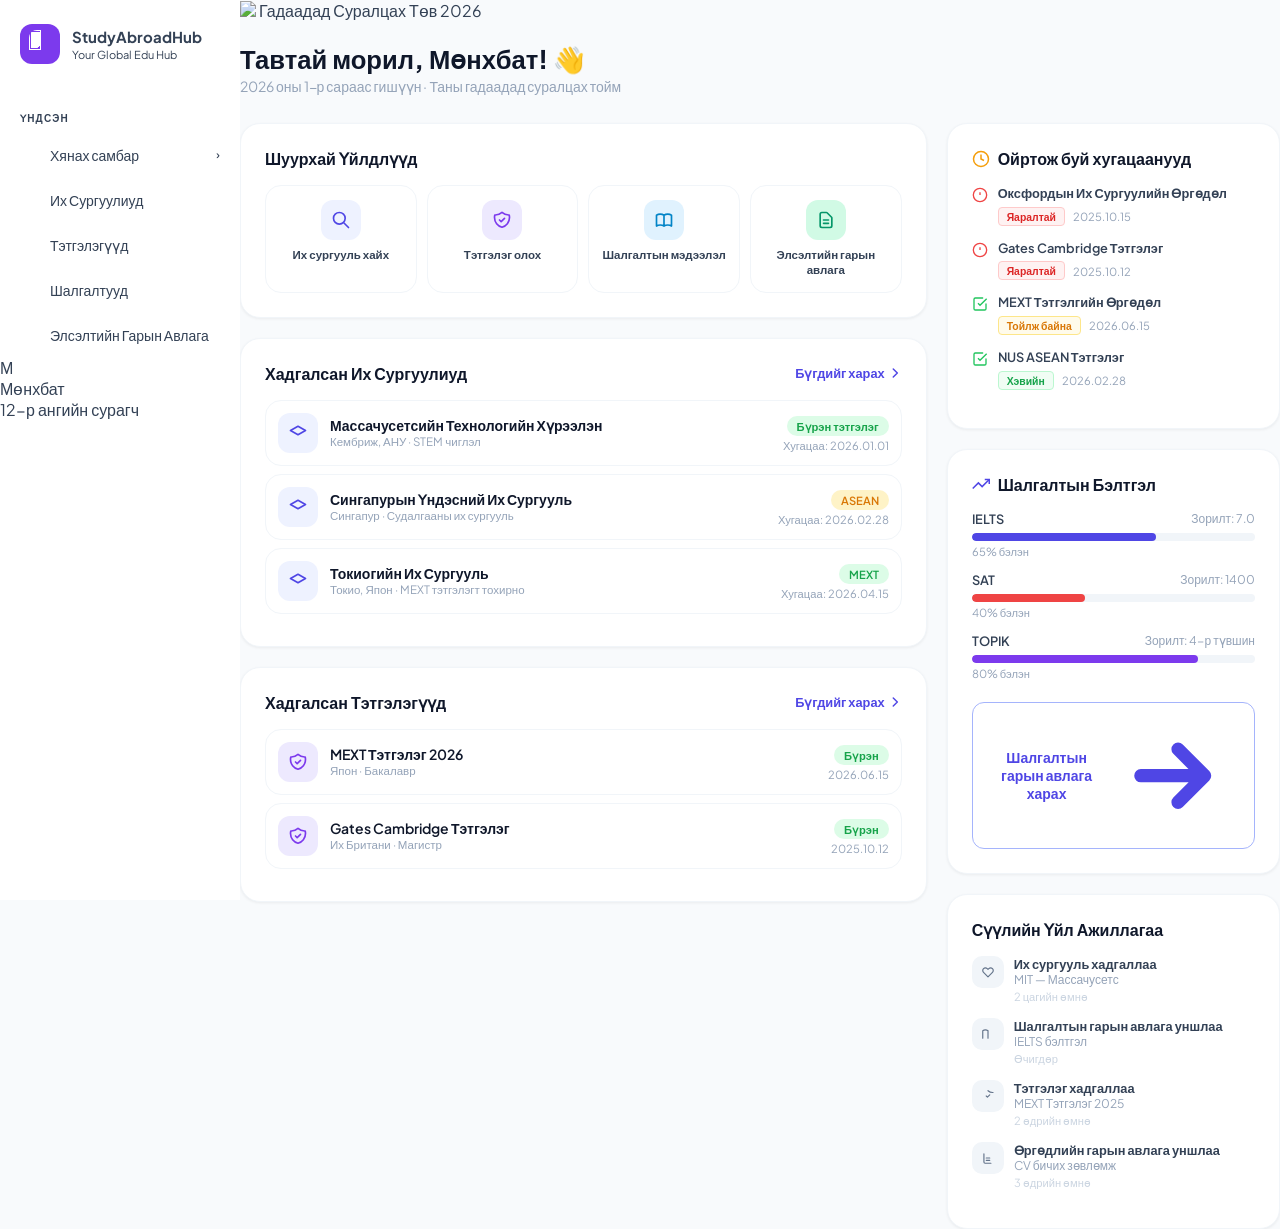
==== commit 0297f1d7: "changes" ====
--- a/dashboard.html
+++ b/dashboard.html
@@ -6,57 +6,65 @@
   <title>Хяналтын самбар — StudyAbroadHub</title>
   <link rel="preconnect" href="https://fonts.googleapis.com" />
   <link href="https://fonts.googleapis.com/css2?family=Plus+Jakarta+Sans:wght@400;500;600;700;800&display=swap" rel="stylesheet" />
-  <link rel="stylesheet" href="dashboard.css",/>
-  <link rel="stylesheet" href="scholar.css",/>
+  <link rel="stylesheet" href="dashboard.css" />
 </head>
 <body>
 <div class="app-layout">
 
-<aside class="sidebar">
-  <label for="menu-toggle" class="sidebar-close">✕</label>
-  <div class="logo">
-    <div class="logo-icon">
-      <img src="https://image2url.com/r2/default/images/1773934477074-697d0b36-7fd9-46f7-80d6-bfc7dee5106f.png" />
-    </div>
-    <div class="logo-text">
-      <h2>StudyAbroad</h2>
-      <p>Your Global Edu Hub</p>
-    </div>
-  </div>
-  
-  <div class="nav-label">NAVIGATION</div>
-
-  <a href="dashboard.html" class="nav-item">
-    <span class="icon"><img src="https://cdn.phototourl.com/uploads/2026-03-19-946eb2dd-3b5f-48d6-80d0-7fa75c934061.png"/></span> Dashboard
-  </a>
-  <a href="uni.html" class="nav-item ">
-    <span class="icon"><img src="https://image2url.com/r2/default/images/1773934654644-c697cf14-d089-4158-8b1e-a81d02e3512b.png"/></span> Universities
-    <span class="arrow">›</span>
-  </a>
-  <a href="scholar.html" class="nav-item">
-    <span class="icon"><img src="https://cdn.phototourl.com/uploads/2026-03-19-e2ba4eb4-5953-46a4-8659-2ac3887cd3df.png"></span> Scholarships
-  </a>
-  <a href="#" class="nav-item">
-    <span class="icon"><img src="https://cdn.phototourl.com/uploads/2026-03-19-f01d02ea-68ce-41d6-9895-bf00d441df27.png"/></span> Exams
-  </a>
-  <a href="#" class="nav-item">
-    <span class="icon"><img src="https://cdn.phototourl.com/uploads/2026-03-19-e3bb6416-7202-4d9e-85d2-c9cf57c5ac3b.png"></span> Application Guide
-  </a>
-
-</aside>
+  <!-- ХАЖУУГИЙН САМБАР -->
+  <aside class="sidebar">
+    <div class="logo">
+      <div class="logo-icon">
+        <img src="https://image2url.com/r2/default/images/1773934477074-697d0b36-7fd9-46f7-80d6-bfc7dee5106f.png" />
+      </div>
+      <div class="logo-text">
+        <h2>StudyAbroad<span>Hub</span></h2>
+        <p>Your Global Edu Hub</p>
+      </div>
+    </div>
+
+    <div class="nav-label">ҮНДСЭН</div>
+
+    <a href="#" class="nav-item">
+      <span class="icon"><img src="https://cdn.phototourl.com/uploads/2026-03-19-946eb2dd-3b5f-48d6-80d0-7fa75c934061.png"/></span> Хянах самбар
+      <span class="arrow">›</span>
+    </a>
+    <a href="uni.html" class="nav-item ">
+      <span class="icon"><img src="https://image2url.com/r2/default/images/1773934654644-c697cf14-d089-4158-8b1e-a81d02e3512b.png"/></span> Их Сургуулиуд
+      
+    </a>
+    <a href="scholar.html" class="nav-item">
+      <span class="icon"><img src="https://cdn.phototourl.com/uploads/2026-03-19-e2ba4eb4-5953-46a4-8659-2ac3887cd3df.png"></span> Тэтгэлэгүүд
+    </a>
+    <a href="exam-info.html" class="nav-item">
+      <span class="icon"><img src="https://cdn.phototourl.com/uploads/2026-03-19-f01d02ea-68ce-41d6-9895-bf00d441df27.png"/></span> Шалгалтууд
+    </a>
+    <a href="#" class="nav-item">
+      <span class="icon"><img src="https://cdn.phototourl.com/uploads/2026-03-19-e3bb6416-7202-4d9e-85d2-c9cf57c5ac3b.png"></span> Элсэлтийн Гарын Авлага
+    </a>
+
+    <div class="sidebar-footer">
+      <div class="user-chip">
+        <div class="user-avatar">М</div>
+        <div>
+          <div class="user-name">Мөнхбат</div>
+          <div class="user-role">12-р ангийн сурагч</div>
+        </div>
+      </div>
+    </div>
+  </aside>
 
   <!-- ҮНДСЭН АГУУЛГА -->
   <main class="main">
-  <!-- TOPBAR -->
-  <header class="topbar">
-    <div class="topbar-left">
-      <label for="menu-toggle" class="hamburger-btn">☰</label>
-      <img src="https://cdn.phototourl.com/uploads/2026-03-19-ade37faf-97c0-4cdf-a379-aedeae1b38e1.png" class="globe-icon"/> <span>Study Abroad Hub 2026</span>
-    </div>
-    <div class="topbar-right">
-      <div class="notif-btn"><img src="https://image2url.com/r2/default/images/1773934572626-a0776666-b2e6-40a3-b061-1989071133b1.png" width="16", height="16"/><span class="notif-dot"></span></div>
-    </div>
-  </header>
+    <header class="topbar">
+      <div class="topbar-left">
+        <img src="https://cdn.phototourl.com/uploads/2026-03-19-ade37faf-97c0-4cdf-a379-aedeae1b38e1.png" class="globe-icon"/> <span>Гадаадад Суралцах Төв 2026</span>
+      </div>
+      <div class="topbar-right">
+        <div class="notif-btn"><img src="https://image2url.com/r2/default/images/1773934572626-a0776666-b2e6-40a3-b061-1989071133b1.png" width="16", height="16"/><span class="notif-dot"></span></div>
+      </div>
+    </header>
+
     <!-- ХЯНАЛТЫН САМБАР -->
     <div class="page active" id="page-dashboard">
       <header class="page-header">
@@ -403,6 +411,7 @@
                 <div class="act-time">3 өдрийн өмнө</div>
               </div>
             </div>
+
           </div>
 
         </div>
--- a/dashboard.css
+++ b/dashboard.css
@@ -149,7 +149,7 @@
 /* ── MAIN CONTENT ── */
 .main {
   margin-left: 240px;
-  padding: 28px;
+
   flex: 1;
   max-width: calc(100% - 240px);
 }
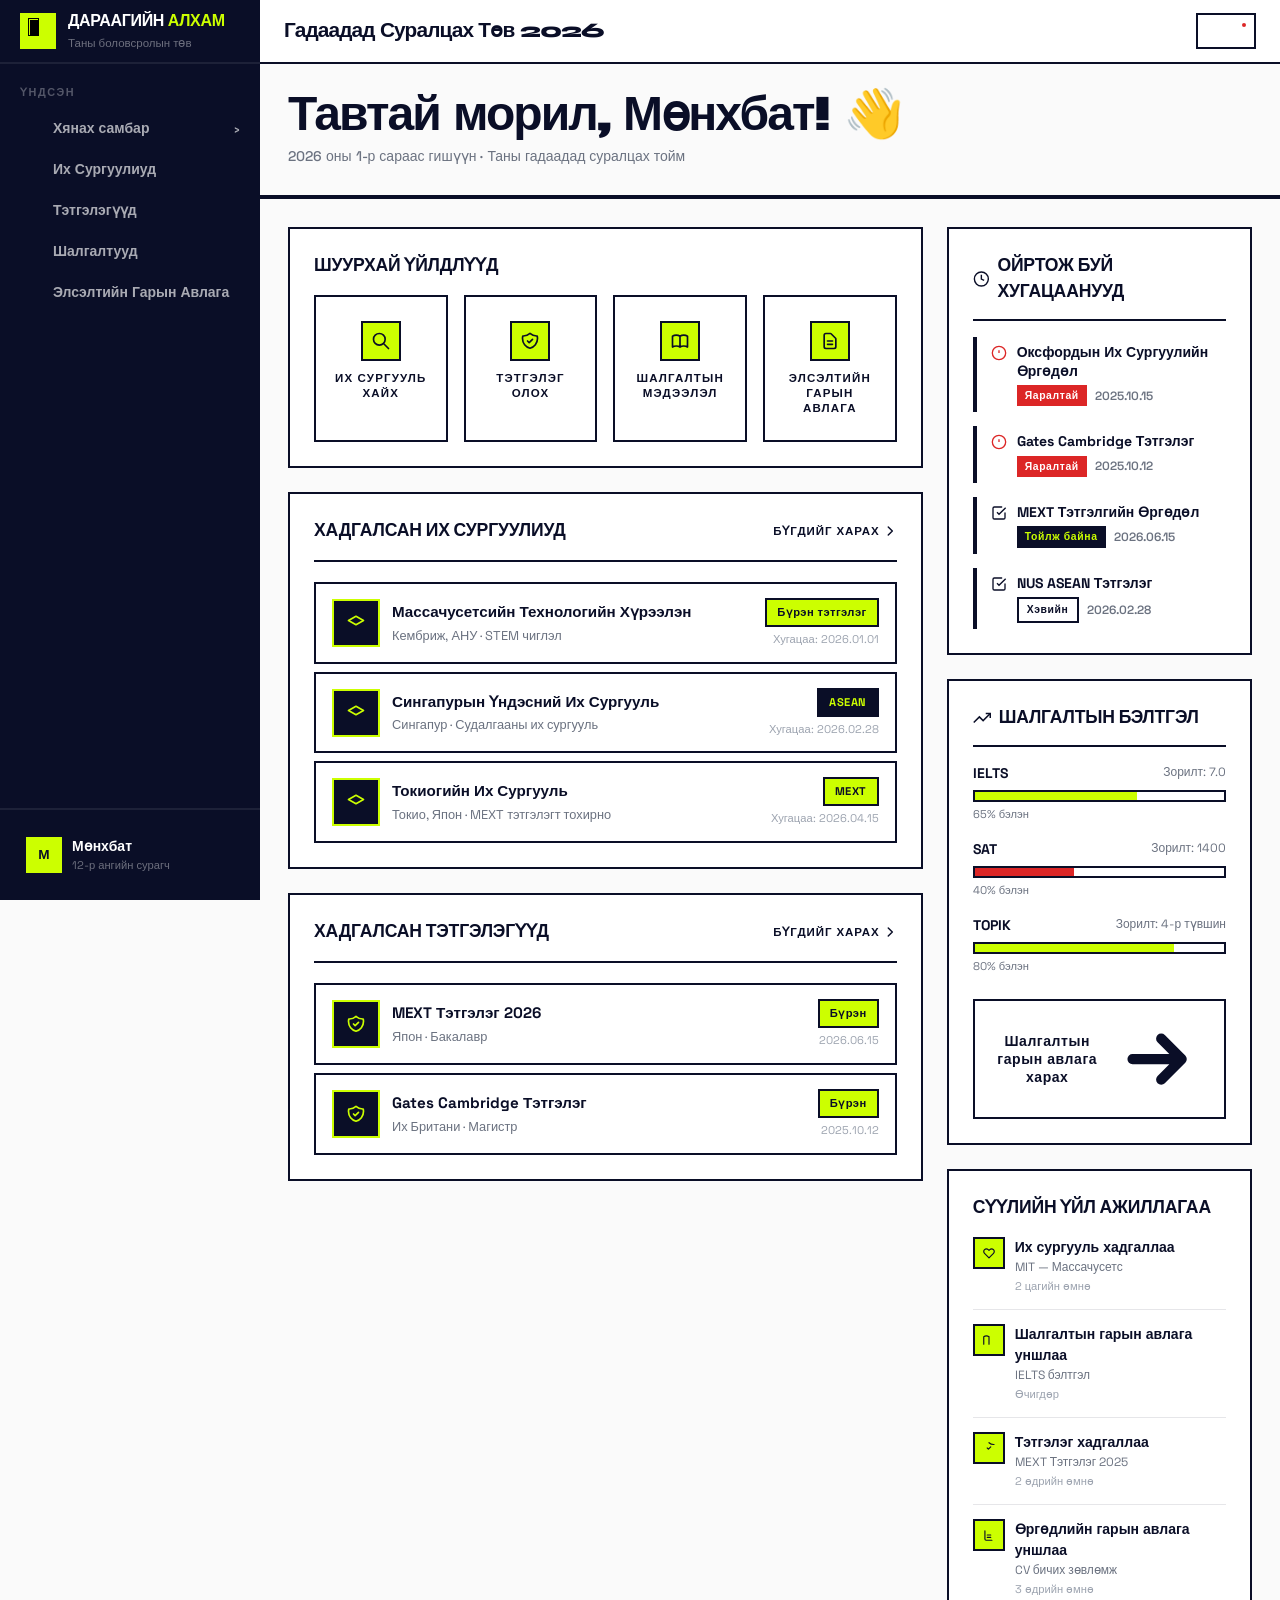
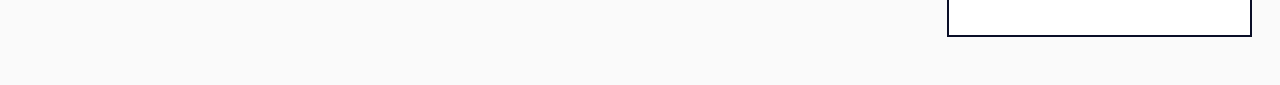
==== commit 7d191028: "landing page, dash zassan shuu" ====
--- a/dashboard.html
+++ b/dashboard.html
@@ -3,9 +3,9 @@
 <head>
   <meta charset="UTF-8" />
   <meta name="viewport" content="width=device-width, initial-scale=1.0" />
-  <title>Хяналтын самбар — StudyAbroadHub</title>
+  <title>Хяналтын самбар — Дараагийн Алхам</title>
   <link rel="preconnect" href="https://fonts.googleapis.com" />
-  <link href="https://fonts.googleapis.com/css2?family=Plus+Jakarta+Sans:wght@400;500;600;700;800&display=swap" rel="stylesheet" />
+  <link href="https://fonts.googleapis.com/css2?family=Syne:wght@400;500;600;700;800&family=Space+Grotesk:wght@300;400;500;600;700&display=swap" rel="stylesheet" />
   <link rel="stylesheet" href="dashboard.css" />
 </head>
 <body>
@@ -18,8 +18,8 @@
         <img src="https://image2url.com/r2/default/images/1773934477074-697d0b36-7fd9-46f7-80d6-bfc7dee5106f.png" />
       </div>
       <div class="logo-text">
-        <h2>StudyAbroad<span>Hub</span></h2>
-        <p>Your Global Edu Hub</p>
+        <h2>ДАРААГИЙН<span> АЛХАМ</span></h2>
+        <p>Таны боловсролын төв</p>
       </div>
     </div>
 
@@ -31,7 +31,6 @@
     </a>
     <a href="uni.html" class="nav-item ">
       <span class="icon"><img src="https://image2url.com/r2/default/images/1773934654644-c697cf14-d089-4158-8b1e-a81d02e3512b.png"/></span> Их Сургуулиуд
-      
     </a>
     <a href="scholar.html" class="nav-item">
       <span class="icon"><img src="https://cdn.phototourl.com/uploads/2026-03-19-e2ba4eb4-5953-46a4-8659-2ac3887cd3df.png"></span> Тэтгэлэгүүд
@@ -53,7 +52,7 @@
       </div>
     </div>
   </aside>
-
+ 
   <!-- ҮНДСЭН АГУУЛГА -->
   <main class="main">
     <header class="topbar">
--- a/dashboard.css
+++ b/dashboard.css
@@ -1,99 +1,115 @@
-/* ── RESET & ROOT ── */
-*, *::before, *::after {
-  box-sizing: border-box;
-  margin: 0;
+/* ============================================================
+   GOOGLE FONTS — Design System
+   ============================================================ */
+@import url('https://fonts.googleapis.com/css2?family=Syne:wght@400;500;600;700;800&display=swap');
+@import url('https://fonts.googleapis.com/css2?family=Space+Grotesk:wght@300;400;500;600;700&display=swap');
+
+/* ============================================================
+   DESIGN TOKENS
+   ============================================================ */
+:root {
+  --navy:        #0A0E27;
+  --lime:        #CCFF00;
+  --bg:          #FAFAFA;
+  --white:       #ffffff;
+  --gray-400:    #9CA3AF;
+  --gray-500:    #6B7280;
+  --gray-600:    #4B5563;
+  --red-600:     #DC2626;
+  --amber:       #d97706;
+  --green:       #16a34a;
+
+  --font-display: 'Syne', sans-serif;
+  --font-body:    'Space Grotesk', sans-serif;
+
+  --border:      2px solid var(--navy);
+  --border4:     4px solid var(--navy);
+  --border-lime: 4px solid var(--lime);
+
+  --max-w: 1400px;
+}
+
+/* ============================================================
+   RESET
+   ============================================================ */
+*, *::before, *::after { box-sizing: border-box; margin: 0; padding: 0; }
+html   { font-size: 16px; scroll-behavior: smooth; }
+body   { font-family: var(--font-body); background: var(--bg); color: var(--navy); line-height: 1.5; -webkit-font-smoothing: antialiased; }
+h1,h2,h3,h4,h5,h6 { font-family: var(--font-display); }
+a      { text-decoration: none; color: inherit; }
+ul     { list-style: none; }
+img    { display: block; max-width: 100%; }
+button { font-family: var(--font-body); cursor: pointer; background: none; border: none; }
+
+/* ============================================================
+   APP LAYOUT
+   ============================================================ */
+.app-layout {
+  display: flex;
+  min-height: 100vh;
+}
+
+/* ============================================================
+   SIDEBAR
+   ============================================================ */
+.sidebar {
+  width: 260px;
+  min-height: 100vh;
+  background: var(--navy);
+  display: flex;
+  flex-direction: column;
   padding: 0;
-}
-
-:root {
-  --indigo:       #4f46e5;
-  --indigo-dark:  #4338ca;
-  --indigo-light: #e0e7ff;
-  --purple:       #7c3aed;
-  --purple-light: #ede9fe;
-  --slate-900:    #0f172a;
-  --slate-700:    #334155;
-  --slate-600:    #475569;
-  --slate-500:    #64748b;
-  --slate-400:    #94a3b8;
-  --slate-300:    #cbd5e1;
-  --slate-200:    #e2e8f0;
-  --slate-100:    #f1f5f9;
-  --slate-50:     #f8fafc;
-  --white:        #ffffff;
-  --green:        #16a34a;
-  --amber:        #d97706;
-  --sky:          #0284c7;
-  --emerald:      #059669;
-  --red:          #dc2626;
-  --font:         'Plus Jakarta Sans', sans-serif;
-  --radius:       12px;
-  --radius-lg:    16px;
-  --radius-xl:    20px;
-  --shadow-sm:    0 1px 3px rgba(0,0,0,.06);
-  --shadow:       0 4px 16px rgba(0,0,0,.08);
-}
-
-body {
-  font-family: var(--font);
-  color: var(--slate-700);
-  background: var(--slate-50);
-}
-
-/* ── APP LAYOUT ── */
-.app-layout {
-  display: flex;
-  min-height: 100vh;
-}
-
-/* ── SIDEBAR ── */
-
-.sidebar {
-  width: 240px;
-  min-height: 100vh;
-  background: var(--white);
-  border-right: 1px solid var(--border);
-  display: flex;
-  flex-direction: column;
-  padding: 24px 0;
   position: fixed;
   top: 0; left: 0; bottom: 0;
+  overflow-y: auto;
+  z-index: 100;
+  border-right: none;
 }
 
 .logo {
   display: flex;
   align-items: center;
   gap: 12px;
-  padding: 0 20px 28px;
-  border-bottom: 1px solid var(--border);
+  padding: 0 20px;
+  height: 64px;
+  border-bottom: 2px solid rgba(255,255,255,.08);
+  flex-shrink: 0;
+  text-decoration: none;
 }
 
 .logo-icon {
-  width: 40px;
-  height: 40px;
-  background: var(--purple);
-  border-radius: 12px;
-  display: flex;
-  align-items: center;
-  justify-content: center;
+  width: 36px; height: 36px;
+  background: var(--lime);
+  display: flex; align-items: center; justify-content: center;
+  flex-shrink: 0;
+  border-radius: 0;
 }
 
 .logo-icon img {
-  width:55%;
-  height: 70%;
+  width: 55%; height: 70%;
   object-fit: contain;
-  border-radius: 8px;
-  filter: brightness(0) invert(1);
-}
-
-.logo-text h2 { font-size: 15px; font-weight: 700; color: var(--text); }
-.logo-text p  { font-size: 11px; color: var(--muted); margin-top: 2px; }
+  filter: brightness(0);
+}
+
+.logo-icon svg { width: 20px; height: 20px; color: var(--navy); stroke: var(--navy); }
+
+.logo-text h2 {
+  font-family: var(--font-display);
+  font-size: 1rem;
+  font-weight: 700;
+  color: var(--white);
+  letter-spacing: -.02em;
+}
+
+.logo-text h2 span { color: var(--lime); }
+.logo-text p  { font-size: .72rem; color: rgba(255,255,255,.4); margin-top: 2px; }
 
 .nav-label {
-  font-size: 10px;
-  font-weight: 600;
-  letter-spacing: 0.12em;
-  color: var(--muted);
+  font-size: .68rem;
+  font-weight: 700;
+  letter-spacing: .14em;
+  text-transform: uppercase;
+  color: rgba(255,255,255,.3);
   padding: 20px 20px 8px;
 }
 
@@ -102,108 +118,213 @@
   align-items: center;
   gap: 10px;
   padding: 10px 20px;
-  font-size: 14px;
-  font-weight: 500;
-  color: var(--muted);
+  font-size: .875rem;
+  font-weight: 600;
+  color: rgba(255,255,255,.65);
   cursor: pointer;
-  transition: all 0.18s;
+  transition: all .15s;
   text-decoration: none;
-}
+  border-left: 3px solid transparent;
+  width: 100%;
+}
+
 .nav-item img {
-    align-items: center;
-    margin-left: 4px;
-    margin-top: 4px;
-    width: 16px;
-    height: 16px;
-}
-
-.nav-item:hover        { background: var(--purple-light); color: var(--purple); }
-.nav-item .icon        { font-size: 16px; width: 20px; text-align: center; }
-.nav-item .arrow       { margin-left: auto; font-size: 12px; }
-
-.sign-in-btn {
-  margin: auto 16px 0;
-  background: var(--purple);
-  color: white;
+  width: 16px; height: 16px;
+  filter: brightness(0) invert(1);
+}
+
+.nav-item:hover { background: rgba(255,255,255,.06); color: var(--white); }
+.nav-item.active { background: rgba(204,255,0,.1); color: var(--lime); border-left-color: var(--lime); }
+
+.nav-item .icon  { font-size: 16px; width: 20px; text-align: center; }
+.nav-item .arrow { margin-left: auto; font-size: 12px; }
+
+/* ============================================================
+   SIDEBAR FOOTER
+   ============================================================ */
+.sidebar-footer {
+  margin-top: auto;
+  padding: 16px;
+  border-top: 2px solid rgba(255,255,255,.08);
+}
+
+.user-chip {
+  display: flex;
+  align-items: center;
+  gap: 10px;
+  padding: 10px;
+}
+
+.user-avatar {
+  width: 36px; height: 36px;
+  background: var(--lime);
+  border: 2px solid rgba(204,255,0,.4);
+  border-radius: 0;
+  display: flex; align-items: center; justify-content: center;
+  font-family: var(--font-display);
+  font-weight: 700;
+  color: var(--navy);
+  font-size: .85rem;
+  flex-shrink: 0;
+}
+
+.user-name { font-size: .875rem; font-weight: 600; color: var(--white); }
+.user-role { font-size: .7rem; color: rgba(255,255,255,.4); }
+
+/* ============================================================
+   TOPBAR
+   ============================================================ */
+.topbar {
+  background: var(--white);
+  border-bottom: var(--border);
+  padding: 0 24px;
+  height: 64px;
+  display: flex;
+  align-items: center;
+  justify-content: space-between;
+  position: sticky;
+  top: 0;
+  z-index: 50;
+  flex-shrink: 0;
+}
+
+.topbar-left {
+  display: flex;
+  align-items: center;
+  gap: 8px;
+  font-family: var(--font-display);
+  font-weight: 800;
+  font-size: 1.3rem;
+  letter-spacing: -.04em;
+  color: var(--navy);
+}
+
+.globe-icon { display: none; }
+
+.topbar-left span { font-weight: 800; }
+
+.topbar-right {
+  display: flex;
+  align-items: center;
+  gap: 12px;
+}
+
+.notif-btn {
+  padding: 8px 20px;
+  border: var(--border);
+  color: var(--navy);
+  font-weight: 700;
+  font-size: .8rem;
+  letter-spacing: .04em;
+  background: none;
+  cursor: pointer;
+  transition: background .15s;
+  display: flex;
+  align-items: center;
+  gap: 6px;
+  position: relative;
+  border-radius: 0;
+}
+.notif-btn img { width: 16px; height: 16px; }
+.notif-btn:hover { background: var(--lime); }
+
+.notif-dot {
+  width: 8px; height: 8px;
+  background: var(--red-600);
+  border-radius: 50%;
+  position: absolute;
+  top: 6px; right: 6px;
+  border: 2px solid var(--white);
+}
+
+.signin-top-btn {
+  font-family: var(--font-body);
+  background: var(--navy);
+  color: var(--lime);
   border: none;
-  border-radius: 10px;
-  padding: 12px;
-  font-size: 14px;
-  font-weight: 600;
+  border-radius: 0;
+  padding: 8px 20px;
+  font-size: .8rem;
+  font-weight: 700;
   cursor: pointer;
-  display: flex;
-  align-items: center;
-  justify-content: center;
-  gap: 8px;
-  transition: background 0.18s;
-}
-.sign-in-btn img{
-    object-fit: contain;
-    width: 20px;
-    height: 20px;
-}
-
-.sign-in-btn:hover { background: #4730c5; }
-
-
-/* ── MAIN CONTENT ── */
+  letter-spacing: .04em;
+  transition: background .15s;
+}
+.signin-top-btn:hover { background: #000; }
+
+/* ============================================================
+   MAIN CONTENT
+   ============================================================ */
 .main {
-  margin-left: 240px;
-
+  margin-left: 260px;
   flex: 1;
-  max-width: calc(100% - 240px);
-}
-
-/* ── PAGE VISIBILITY ── */
+  display: flex;
+  flex-direction: column;
+  min-height: 100vh;
+}
+
+/* ============================================================
+   PAGE VISIBILITY
+   ============================================================ */
 .page        { display: none; }
-.page.active { display: block; }
-
-/* ── PAGE HEADER ── */
+.page.active { display: block; padding-bottom: 48px; }
+
+/* ============================================================
+   PAGE HEADER
+   ============================================================ */
 .page-header {
   display: flex;
   align-items: flex-start;
   justify-content: space-between;
+  padding: 28px;
+  border-bottom: var(--border4);
   margin-bottom: 28px;
 }
 
 .page-title {
-  font-size: 1.6rem;
+  font-family: var(--font-display);
+  font-size: clamp(2rem, 4vw, 3rem);
   font-weight: 800;
-  color: var(--slate-900);
-  margin-bottom: 2px;
+  color: var(--navy);
+  letter-spacing: -.04em;
+  line-height: .95;
+  margin-bottom: 8px;
 }
 
 .page-sub {
   font-size: .875rem;
-  color: var(--slate-400);
-}
-
-/* ── BUTTONS ── */
+  color: var(--gray-500);
+  font-weight: 500;
+}
+
+/* ============================================================
+   BUTTONS
+   ============================================================ */
 .btn {
   display: inline-flex;
   align-items: center;
   gap: 6px;
   padding: 9px 18px;
-  border-radius: var(--radius);
-  font-family: var(--font);
+  font-family: var(--font-body);
   font-size: .875rem;
-  font-weight: 600;
+  font-weight: 700;
   cursor: pointer;
   border: none;
   text-decoration: none;
-  transition: all .2s;
-}
-
-.btn-indigo { background: var(--indigo); color: #fff; }
-.btn-indigo:hover { background: var(--indigo-dark); }
+  transition: all .15s;
+  letter-spacing: .04em;
+  border-radius: 0;
+}
+
+.btn-indigo { background: var(--navy); color: var(--lime); }
+.btn-indigo:hover { background: #000; }
 
 .btn-outline {
-  background: #fff;
-  color: var(--indigo);
-  border: 1px solid #a5b4fc;
-}
-
-.btn-outline:hover { background: var(--indigo-light); }
+  background: var(--white);
+  color: var(--navy);
+  border: var(--border);
+}
+.btn-outline:hover { background: var(--lime); }
 
 .btn-block {
   width: 100%;
@@ -211,19 +332,24 @@
   margin-top: 8px;
 }
 
-/* ── CARDS ── */
+/* ============================================================
+   CARDS
+   ============================================================ */
 .card {
-  background: #fff;
-  border-radius: var(--radius-xl);
-  border: 1px solid var(--slate-100);
-  box-shadow: var(--shadow-sm);
+  background: var(--white);
+  border: var(--border);
   padding: 24px;
+  border-radius: 0;
+  box-shadow: none;
 }
 
 .card-title {
-  font-size: 1rem;
-  font-weight: 700;
-  color: var(--slate-900);
+  font-family: var(--font-display);
+  font-size: 1.1rem;
+  font-weight: 700;
+  color: var(--navy);
+  letter-spacing: -.01em;
+  text-transform: uppercase;
   margin-bottom: 16px;
 }
 
@@ -231,15 +357,16 @@
   display: flex;
   align-items: center;
   justify-content: space-between;
-  margin-bottom: 16px;
-}
-
+  margin-bottom: 20px;
+  padding-bottom: 16px;
+  border-bottom: var(--border);
+}
 .card-title-row .card-title { margin-bottom: 0; }
 
 .card-link {
-  font-size: .8rem;
-  font-weight: 600;
-  color: var(--indigo);
+  font-size: .72rem;
+  font-weight: 700;
+  color: var(--navy);
   text-decoration: none;
   display: flex;
   align-items: center;
@@ -247,323 +374,312 @@
   background: none;
   border: none;
   cursor: pointer;
-  font-family: var(--font);
-}
-
+  font-family: var(--font-body);
+  letter-spacing: .08em;
+  text-transform: uppercase;
+  transition: color .15s;
+}
 .card-link svg { width: 14px; height: 14px; }
-.card-link:hover { color: var(--indigo-dark); }
-
-/* card-title with inline icon */
+.card-link:hover { color: var(--lime); background: none; }
+
+/* Card title with inline icon */
 .card-title-icon {
   display: flex;
   align-items: center;
   gap: 8px;
-  font-size: 1rem;
-  font-weight: 700;
-  color: var(--slate-900);
+  font-family: var(--font-display);
+  font-size: 1.1rem;
+  font-weight: 700;
+  color: var(--navy);
+  letter-spacing: -.01em;
+  text-transform: uppercase;
   margin-bottom: 16px;
-}
-
-.card-title-icon svg { width: 18px; height: 18px; }
-.card-title-icon.icon-amber svg { color: #f59e0b; }
-.card-title-icon.icon-indigo svg { color: var(--indigo); }
-
-/* ── DASHBOARD GRID ── */
+  padding-bottom: 14px;
+  border-bottom: var(--border);
+}
+.card-title-icon svg { width: 18px; height: 18px; color: var(--navy); }
+.card-title-icon.icon-amber svg { color: var(--navy); }
+.card-title-icon.icon-indigo svg { color: var(--navy); }
+
+/* ============================================================
+   DASHBOARD GRID
+   ============================================================ */
 .dash-grid {
+  padding: 0 28px;
   display: grid;
   grid-template-columns: 1fr 1fr 1fr;
-  gap: 20px;
+  gap: 24px;
 }
 
 .dash-col-main {
   grid-column: span 2;
   display: flex;
   flex-direction: column;
-  gap: 20px;
+  gap: 24px;
 }
 
 .dash-col-side {
   display: flex;
   flex-direction: column;
-  gap: 20px;
-}
-
-/* ── QUICK ACTIONS ── */
+  gap: 24px;
+}
+
+/* ============================================================
+   QUICK ACTIONS
+   ============================================================ */
 .qa-grid {
   display: grid;
   grid-template-columns: repeat(4, 1fr);
+  gap: 16px;
+}
+
+.qa-item {
+  display: flex;
+  flex-direction: column;
+  align-items: center;
   gap: 10px;
-}
-
-.qa-item {
-  display: flex;
-  flex-direction: column;
-  align-items: center;
-  gap: 8px;
-  padding: 14px 8px;
-  border: 1px solid var(--slate-100);
-  border-radius: var(--radius-lg);
-  text-decoration: none;
-  transition: all .2s;
+  padding: 24px 16px;
+  border: var(--border);
+  transition: background .15s;
   text-align: center;
   cursor: pointer;
   background: none;
-  font-family: var(--font);
-}
-
-.qa-item:hover {
-  border-color: #a5b4fc;
-  box-shadow: var(--shadow-sm);
-}
+  font-family: var(--font-body);
+  text-decoration: none;
+  color: var(--navy);
+  border-radius: 0;
+}
+.qa-item:hover { background: var(--lime); border-color: var(--navy); box-shadow: none; }
 
 .qa-icon {
   width: 40px; height: 40px;
-  border-radius: 12px;
-  display: flex;
-  align-items: center;
-  justify-content: center;
-}
-
-.qa-icon svg { width: 20px; height: 20px; }
+  background: var(--lime);
+  border: var(--border);
+  display: flex; align-items: center; justify-content: center;
+  border-radius: 0;
+}
+.qa-icon svg { width: 20px; height: 20px; color: var(--navy); stroke: var(--navy); }
 
 .qa-label {
   font-size: .72rem;
-  font-weight: 600;
-  color: var(--slate-700);
+  font-weight: 700;
+  color: var(--navy);
   line-height: 1.3;
-}
-
-.qi-indigo            { background: #eef2ff; }
-.qi-indigo svg        { color: var(--indigo); }
-.qi-purple            { background: var(--purple-light); }
-.qi-purple svg        { color: var(--purple); }
-.qi-sky               { background: #e0f2fe; }
-.qi-sky svg           { color: var(--sky); }
-.qi-emerald           { background: #d1fae5; }
-.qi-emerald svg       { color: var(--emerald); }
-
-/* ── SAVED ITEMS ── */
+  letter-spacing: .1em;
+  text-transform: uppercase;
+}
+
+.qi-indigo, .qi-purple, .qi-sky, .qi-emerald {
+  background: var(--lime);
+  border: var(--border);
+  border-radius: 0;
+}
+.qi-indigo svg, .qi-purple svg, .qi-sky svg, .qi-emerald svg {
+  color: var(--navy);
+  stroke: var(--navy);
+}
+
+/* ============================================================
+   SAVED ITEMS
+   ============================================================ */
 .saved-item {
   display: flex;
   align-items: center;
   gap: 12px;
-  padding: 12px;
-  border: 1px solid var(--slate-100);
-  border-radius: var(--radius-lg);
+  padding: 14px 16px;
+  border: var(--border);
   margin-bottom: 8px;
-  transition: border-color .2s;
-}
-
-.saved-item:hover { border-color: #a5b4fc; }
+  transition: background .15s;
+  border-radius: 0;
+}
+.saved-item:last-child { margin-bottom: 0; }
+.saved-item:hover { background: var(--lime); }
 
 .saved-icon {
-  width: 40px; height: 40px;
-  border-radius: 12px;
-  display: flex;
-  align-items: center;
-  justify-content: center;
+  width: 48px; height: 48px;
+  background: var(--navy);
+  border: 2px solid var(--lime);
+  display: flex; align-items: center; justify-content: center;
   flex-shrink: 0;
-}
-
-.saved-icon svg { width: 20px; height: 20px; }
-
-.si-indigo            { background: #eef2ff; }
-.si-indigo svg        { color: var(--indigo); }
-.si-purple            { background: var(--purple-light); }
-.si-purple svg        { color: var(--purple); }
-
-.saved-info {
-  flex: 1;
-  min-width: 0;
-}
+  border-radius: 0;
+}
+.saved-icon svg { width: 20px; height: 20px; color: var(--lime); stroke: var(--lime); }
+
+.si-indigo, .si-purple { background: var(--navy); border-color: var(--lime); }
+.si-indigo svg, .si-purple svg { color: var(--lime); stroke: var(--lime); }
+
+.saved-info { flex: 1; min-width: 0; }
 
 .saved-name {
-  font-size: .875rem;
-  font-weight: 600;
-  color: var(--slate-900);
+  font-weight: 700;
+  font-size: .95rem;
+  color: var(--navy);
   white-space: nowrap;
   overflow: hidden;
   text-overflow: ellipsis;
 }
-
-.saved-meta {
-  font-size: .72rem;
-  color: var(--slate-400);
-}
+.saved-meta { font-size: .8rem; color: var(--gray-500); margin-top: 2px; }
 
 .saved-actions { text-align: right; }
 
 .saved-due {
   font-size: .7rem;
-  color: var(--slate-400);
-  margin-top: 3px;
-}
-
-/* ── BADGES ── */
+  color: var(--gray-400);
+  margin-top: 4px;
+}
+
+/* ============================================================
+   BADGES
+   ============================================================ */
 .badge {
-  padding: 3px 10px;
-  border-radius: 999px;
+  padding: 4px 10px;
+  border: var(--border);
   font-size: .7rem;
-  font-weight: 600;
-}
-
-.badge-green { background: #dcfce7; color: var(--green); }
-.badge-amber { background: #fef3c7; color: var(--amber); }
-
-/* ── DEADLINES ── */
+  font-weight: 700;
+  letter-spacing: .04em;
+  border-radius: 0;
+  display: inline-block;
+}
+.badge-green { background: var(--lime); color: var(--navy); border-color: var(--navy); }
+.badge-amber { background: var(--navy); color: var(--lime); border-color: var(--navy); }
+
+/* ============================================================
+   DEADLINES
+   ============================================================ */
 .deadline-item {
+  display: flex;
+  align-items: flex-start;
+  gap: 10px;
+  padding-left: 14px;
+  padding-top: 6px;
+  padding-bottom: 6px;
+  margin-bottom: 14px;
+  border-left: 4px solid var(--navy);
+}
+.deadline-item:last-child { margin-bottom: 0; }
+
+.dl-icon { flex-shrink: 0; margin-top: 1px; }
+.dl-icon svg { width: 16px; height: 16px; color: var(--navy); stroke: var(--navy); }
+.dl-icon.urgent svg { color: var(--red-600); stroke: var(--red-600); }
+.dl-icon.safe   svg { color: var(--navy); }
+
+.dl-name {
+  font-size: .875rem;
+  font-weight: 700;
+  color: var(--navy);
+  line-height: 1.3;
+  margin-bottom: 5px;
+}
+
+.dl-meta { display: flex; align-items: center; gap: 8px; }
+
+.dl-badge {
+  padding: 3px 8px;
+  font-size: .65rem;
+  font-weight: 700;
+  letter-spacing: .06em;
+  border: none;
+  border-radius: 0;
+}
+.dl-badge.urgent   { background: var(--red-600); color: var(--white); }
+.dl-badge.upcoming { background: var(--navy);    color: var(--lime); }
+.dl-badge.safe     { background: var(--white);   color: var(--navy); border: var(--border); }
+
+.dl-date { font-size: .75rem; color: var(--gray-500); font-weight: 600; }
+
+/* ============================================================
+   PROGRESS BARS
+   ============================================================ */
+.prog-item { margin-bottom: 16px; }
+
+.prog-header {
+  display: flex;
+  justify-content: space-between;
+  margin-bottom: 6px;
+}
+.prog-name   { font-size: .875rem; font-weight: 700; color: var(--navy); }
+.prog-target { font-size: .75rem; color: var(--gray-500); }
+
+.prog-bar {
+  height: 12px;
+  border: var(--border);
+  overflow: hidden;
+  margin-bottom: 4px;
+  background: transparent;
+  border-radius: 0;
+}
+
+.prog-fill {
+  height: 100%;
+  background: var(--lime);
+  border-radius: 0;
+  transition: width .4s;
+}
+.prog-fill.fill-indigo { width: 65%; background: var(--lime); }
+.prog-fill.fill-red    { width: 40%; background: var(--red-600); }
+.prog-fill.fill-purple { width: 80%; background: var(--lime); }
+
+.prog-note { font-size: .7rem; color: var(--gray-500); margin-top: 3px; }
+
+/* ============================================================
+   ACTIVITY FEED
+   ============================================================ */
+.activity-item {
   display: flex;
   align-items: flex-start;
   gap: 10px;
   margin-bottom: 14px;
-}
-
-.dl-icon { flex-shrink: 0; margin-top: 1px; }
-.dl-icon svg { width: 16px; height: 16px; }
-.dl-icon.urgent svg { color: #ef4444; }
-.dl-icon.safe   svg { color: #22c55e; }
-
-.dl-name {
-  font-size: .8rem;
-  font-weight: 600;
-  color: var(--slate-700);
-  line-height: 1.3;
-  margin-bottom: 5px;
-}
-
-.dl-meta {
-  display: flex;
-  align-items: center;
-  gap: 8px;
-}
-
-.dl-badge {
-  padding: 2px 8px;
-  border-radius: 4px;
-  border: 1px solid;
-  font-size: .65rem;
-  font-weight: 600;
-}
-
-.dl-badge.urgent  { background: #fef2f2; border-color: #fecaca; color: #dc2626; }
-.dl-badge.upcoming{ background: #fffbeb; border-color: #fde68a; color: #d97706; }
-.dl-badge.safe    { background: #f0fdf4; border-color: #bbf7d0; color: #16a34a; }
-
-.dl-date {
-  font-size: .7rem;
-  color: var(--slate-400);
-}
-
-/* ── PROGRESS BARS ── */
-.prog-item { margin-bottom: 14px; }
-
-.prog-header {
-  display: flex;
-  justify-content: space-between;
-  margin-bottom: 6px;
-}
-
-.prog-name {
-  font-size: .8rem;
-  font-weight: 600;
-  color: var(--slate-700);
-}
-
-.prog-target {
-  font-size: .75rem;
-  color: var(--slate-400);
-}
-
-.prog-bar {
-  height: 8px;
-  background: var(--slate-100);
-  border-radius: 999px;
-  overflow: hidden;
-}
-
-.prog-fill {
-  height: 100%;
-  border-radius: 999px;
-}
-
-.prog-fill.fill-indigo  { width: 65%; background: #4f46e5; }
-.prog-fill.fill-red     { width: 40%; background: #ef4444; }
-.prog-fill.fill-purple  { width: 80%; background: #7c3aed; }
-
-.prog-note {
-  font-size: .7rem;
-  color: var(--slate-400);
-  margin-top: 3px;
-}
-
-/* ── ACTIVITY FEED ── */
-.activity-item {
-  display: flex;
-  align-items: flex-start;
-  gap: 10px;
-  margin-bottom: 14px;
-}
+  padding-bottom: 14px;
+  border-bottom: 1px solid rgba(10,14,39,.1);
+}
+.activity-item:last-child { border-bottom: none; margin-bottom: 0; }
 
 .act-icon {
   width: 32px; height: 32px;
-  background: var(--slate-100);
-  border-radius: 10px;
-  display: flex;
-  align-items: center;
-  justify-content: center;
+  background: var(--lime);
+  border: var(--border);
+  display: flex; align-items: center; justify-content: center;
   flex-shrink: 0;
-}
-
-.act-icon svg { width: 14px; height: 14px; color: var(--slate-500); }
-
-.act-action {
-  font-size: .8rem;
-  font-weight: 600;
-  color: var(--slate-700);
-}
-
-.act-detail {
-  font-size: .75rem;
-  color: var(--slate-400);
-}
-
-.act-time {
-  font-size: .7rem;
-  color: var(--slate-300);
-  margin-top: 2px;
-}
-
-/* ── PLACEHOLDER PAGES ── */
+  border-radius: 0;
+}
+.act-icon svg { width: 14px; height: 14px; color: var(--navy); stroke: var(--navy); }
+
+.act-action { font-size: .875rem; font-weight: 700; color: var(--navy); }
+.act-detail  { font-size: .75rem; color: var(--gray-500); }
+.act-time    { font-size: .7rem;  color: var(--gray-400); margin-top: 2px; }
+
+/* ============================================================
+   PLACEHOLDER PAGES
+   ============================================================ */
 .placeholder-card {
   text-align: center;
   padding: 60px 24px;
 }
 
-.placeholder-emoji {
-  font-size: 3rem;
-  margin-bottom: 12px;
-}
+.placeholder-emoji { font-size: 3rem; margin-bottom: 12px; }
 
 .placeholder-title {
-  font-size: 1.2rem;
-  font-weight: 700;
-  color: var(--slate-900);
+  font-family: var(--font-display);
+  font-size: 1.4rem;
+  font-weight: 700;
+  color: var(--navy);
+  letter-spacing: -.02em;
   margin-bottom: 8px;
 }
 
-.placeholder-desc {
-  color: var(--slate-400);
-  font-size: .875rem;
-}
-
-/* ── RESPONSIVE ── */
+.placeholder-desc { color: var(--gray-500); font-size: .875rem; }
+
+/* ============================================================
+   RESPONSIVE
+   ============================================================ */
 @media (max-width: 1024px) {
-  .sidebar         { display: none; }
-  .main            { margin-left: 0; max-width: 100%; }
-  .dash-grid       { grid-template-columns: 1fr; }
-  .dash-col-main   { grid-column: span 1; }
+  .sidebar       { display: none; }
+  .main          { margin-left: 0; }
+  .dash-grid     { grid-template-columns: 1fr; padding: 0 16px; }
+  .dash-col-main { grid-column: span 1; }
 }
 
 @media (max-width: 640px) {
   .qa-grid { grid-template-columns: repeat(2, 1fr); }
-}
+  .page-title { font-size: 1.6rem; }
+}
